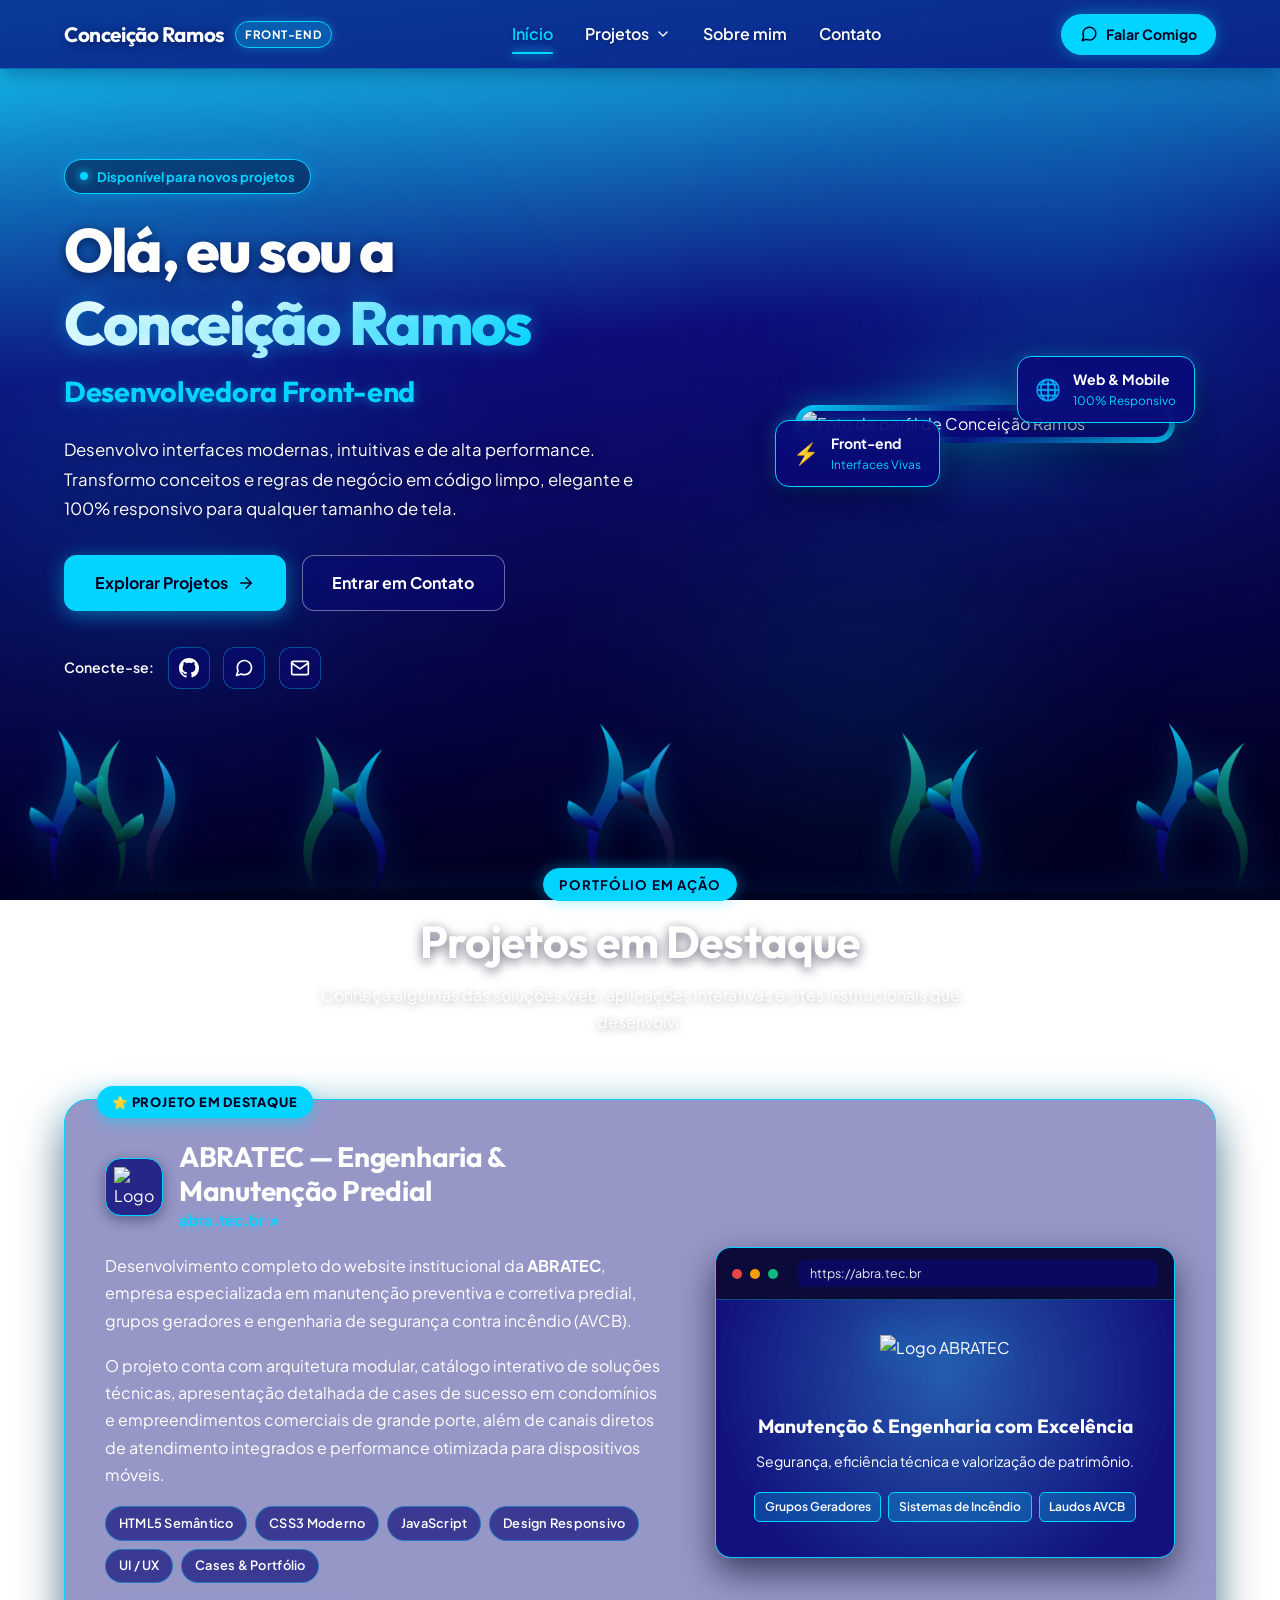
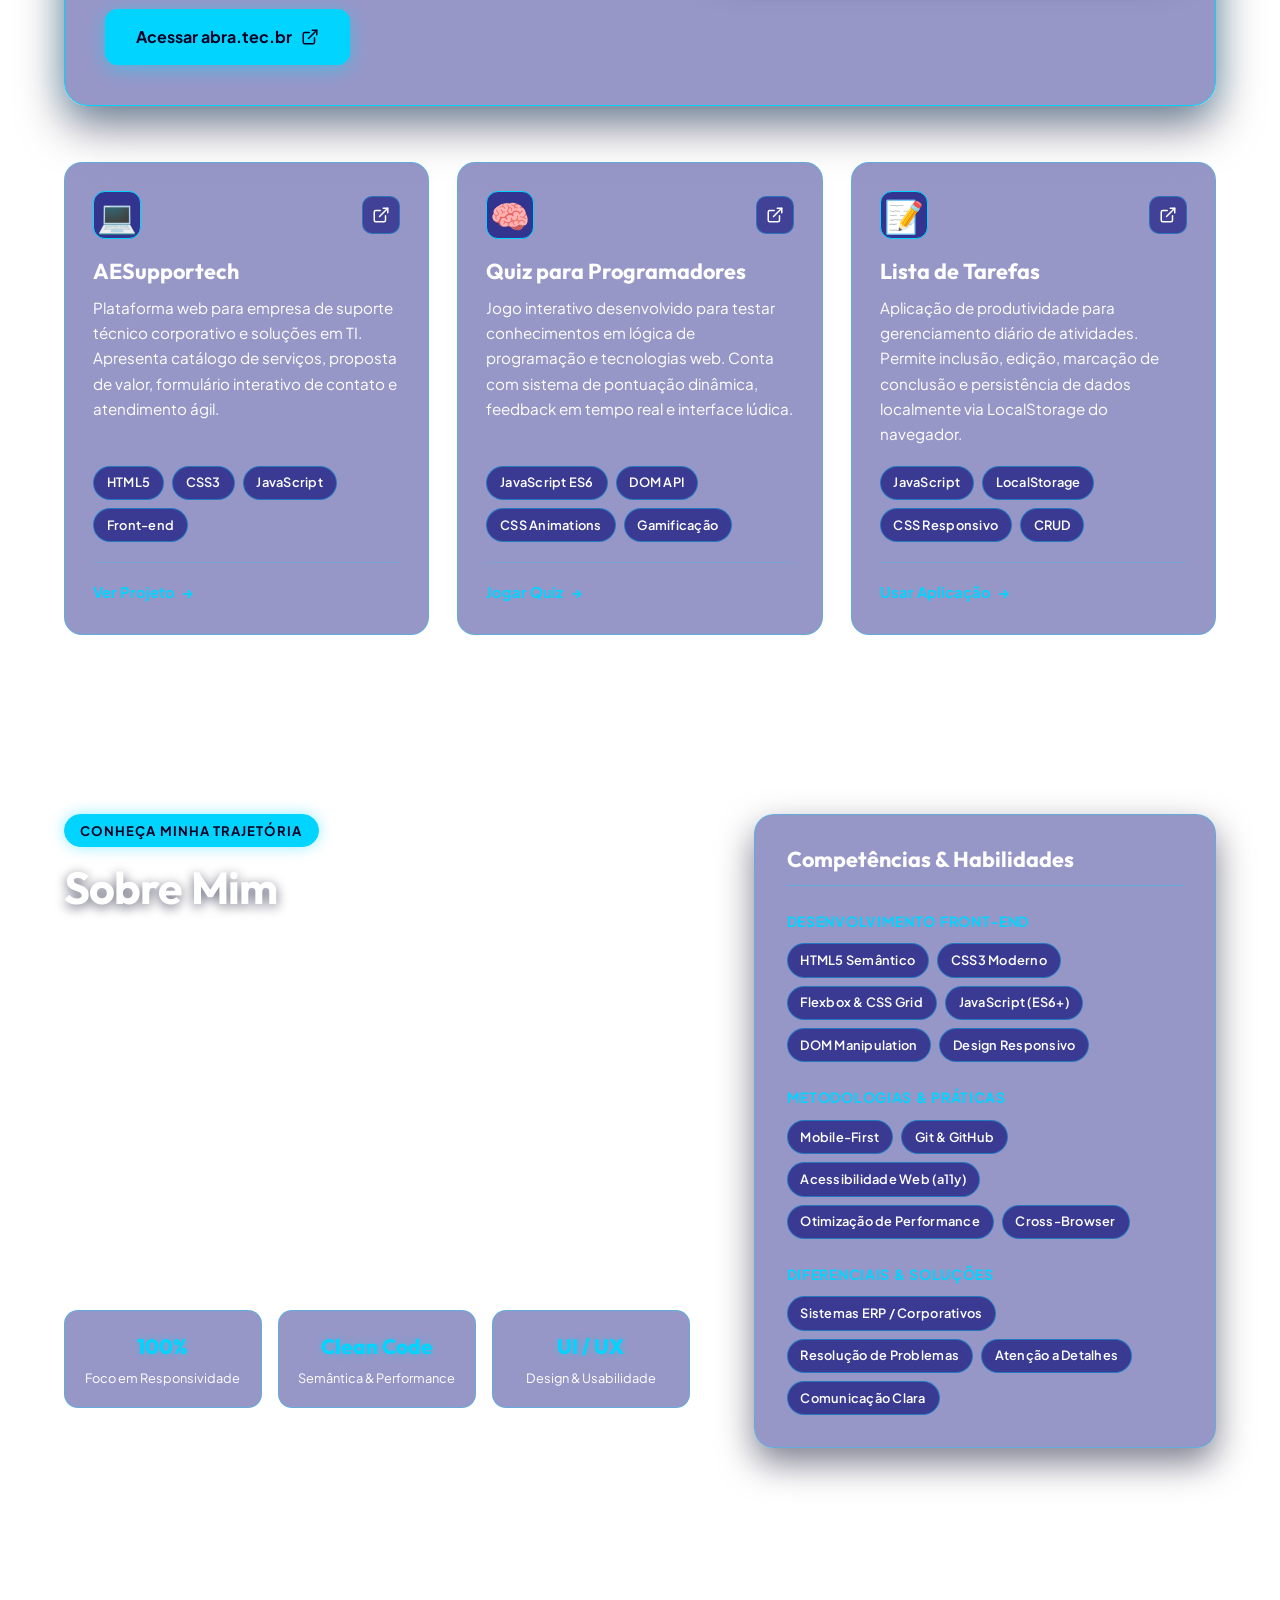
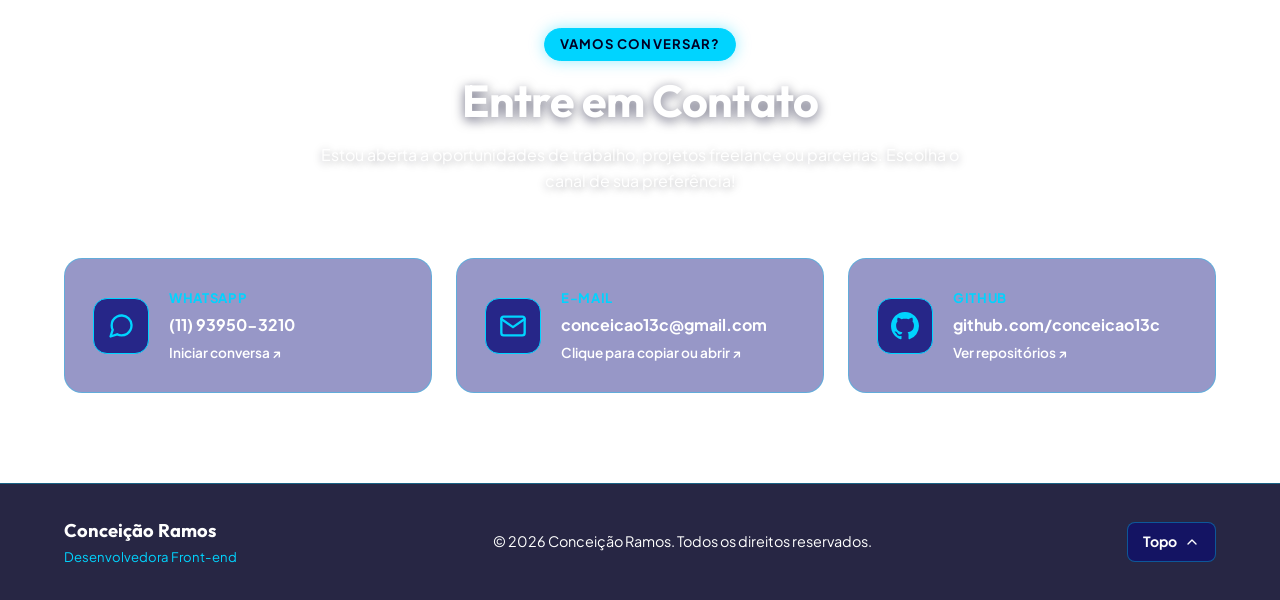
==== index.html @ 7eff349e "git Atualização" ====
<!DOCTYPE html>
<html lang="pt-BR">
<head>
    <meta charset="UTF-8">
    <meta name="viewport" content="width=device-width, initial-scale=1.0">
    <title>Conceição Ramos | Desenvolvedora Front-end</title>
    <meta name="description" content="Portfólio de Conceição Ramos, Desenvolvedora Front-end. Projetos web modernos, responsivos e acessíveis com HTML5, CSS3 e JavaScript.">
    
    <!-- Favicon -->
    <link rel="icon" href="img/favicon.ico" type="image/x-icon">

    <!-- Google Fonts: Outfit (Títulos) e Plus Jakarta Sans (Texto & UI) -->
    <link rel="preconnect" href="https://fonts.googleapis.com">
    <link rel="preconnect" href="https://fonts.gstatic.com" crossorigin>
    <link href="https://fonts.googleapis.com/css2?family=Outfit:wght@400;500;600;700;800&family=Plus+Jakarta+Sans:wght@300;400;500;600;700&display=swap" rel="stylesheet">

    <!-- Folha de Estilos Principal -->
    <link rel="stylesheet" href="styles.css">
</head>
<body>
    <!-- Fundo decorativo oceânico com iluminação suave -->
    <div class="ocean-ambient" aria-hidden="true">
        <div class="glow-orb orb-1"></div>
        <div class="glow-orb orb-2"></div>
        <div class="glow-orb orb-3"></div>
    </div>

    <!-- Camada de Algas Marinhas no Fundo do Mar -->
    <div class="seaweed-container" aria-hidden="true">
        <svg class="seaweed-svg" viewBox="0 0 1440 280" preserveAspectRatio="none" xmlns="http://www.w3.org/2000/svg">
            <defs>
                <linearGradient id="kelpGrad1" x1="0%" y1="100%" x2="0%" y2="0%">
                    <stop offset="0%" stop-color="#020024" stop-opacity="0.95" />
                    <stop offset="35%" stop-color="#090979" stop-opacity="0.85" />
                    <stop offset="75%" stop-color="#0084b4" stop-opacity="0.8" />
                    <stop offset="100%" stop-color="#00d4ff" stop-opacity="0.95" />
                </linearGradient>
                <linearGradient id="kelpGrad2" x1="0%" y1="100%" x2="0%" y2="0%">
                    <stop offset="0%" stop-color="#020024" stop-opacity="0.95" />
                    <stop offset="40%" stop-color="#064e3b" stop-opacity="0.75" />
                    <stop offset="75%" stop-color="#0d9488" stop-opacity="0.8" />
                    <stop offset="100%" stop-color="#2dd4bf" stop-opacity="0.9" />
                </linearGradient>
                <linearGradient id="kelpGrad3" x1="0%" y1="100%" x2="0%" y2="0%">
                    <stop offset="0%" stop-color="#020024" stop-opacity="0.95" />
                    <stop offset="45%" stop-color="#1e1b4b" stop-opacity="0.85" />
                    <stop offset="80%" stop-color="#0284c7" stop-opacity="0.85" />
                    <stop offset="100%" stop-color="#38bdf8" stop-opacity="0.95" />
                </linearGradient>
                <linearGradient id="seabedGrad" x1="0%" y1="0%" x2="0%" y2="100%">
                    <stop offset="0%" stop-color="transparent" />
                    <stop offset="100%" stop-color="#020024" stop-opacity="0.85" />
                </linearGradient>
            </defs>

            <!-- Base suave do leito marinho -->
            <path d="M0,280 Q360,250 720,265 T1440,255 L1440,280 L0,280 Z" fill="url(#seabedGrad)" />

            <!-- Algas Cluster 1 (Canto Esquerdo) -->
            <g class="alga-group sway-slow" style="transform-origin: 70px 280px;">
                <path d="M70,280 Q50,200 85,135 Q105,75 65,15 Q85,75 65,135 Q45,200 70,280 Z" fill="url(#kelpGrad1)" />
                <path d="M85,135 Q125,115 115,85 Q85,105 85,135 Z" fill="url(#kelpGrad1)" />
                <path d="M65,185 Q25,165 35,135 Q65,155 65,185 Z" fill="url(#kelpGrad1)" />
            </g>
            <g class="alga-group sway-fast" style="transform-origin: 125px 280px;">
                <path d="M125,280 Q150,205 115,145 Q95,85 135,30 Q110,90 130,145 Q155,205 125,280 Z" fill="url(#kelpGrad2)" />
                <path d="M115,145 Q75,125 85,95 Q115,115 115,145 Z" fill="url(#kelpGrad2)" />
                <path d="M130,195 Q170,175 160,145 Q130,165 130,195 Z" fill="url(#kelpGrad2)" />
            </g>
            <g class="alga-group sway-medium" style="transform-origin: 180px 280px;">
                <path d="M180,280 Q160,215 190,160 Q210,105 175,55 Q195,105 175,160 Q150,215 180,280 Z" fill="url(#kelpGrad3)" />
            </g>

            <!-- Algas Cluster 2 (Centro-Esquerda) -->
            <g class="alga-group sway-reverse" style="transform-origin: 360px 280px;">
                <path d="M360,280 Q335,205 375,145 Q395,85 355,25 Q375,85 355,145 Q325,205 360,280 Z" fill="url(#kelpGrad2)" />
                <path d="M375,145 Q415,125 405,95 Q370,115 375,145 Z" fill="url(#kelpGrad2)" />
            </g>
            <g class="alga-group sway-slow" style="transform-origin: 415px 280px;">
                <path d="M415,280 Q440,210 405,155 Q385,95 430,45 Q400,105 420,155 Q450,210 415,280 Z" fill="url(#kelpGrad1)" />
                <path d="M405,155 Q365,135 375,105 Q405,125 405,155 Z" fill="url(#kelpGrad1)" />
            </g>

            <!-- Algas Cluster 3 (Centro) -->
            <g class="alga-group sway-medium" style="transform-origin: 680px 280px;">
                <path d="M680,280 Q655,190 695,125 Q715,65 675,5 Q695,65 675,125 Q645,190 680,280 Z" fill="url(#kelpGrad1)" />
                <path d="M695,125 Q740,105 730,75 Q690,95 695,125 Z" fill="url(#kelpGrad1)" />
                <path d="M675,175 Q630,155 640,125 Q670,145 675,175 Z" fill="url(#kelpGrad1)" />
            </g>
            <g class="alga-group sway-fast" style="transform-origin: 740px 280px;">
                <path d="M740,280 Q765,205 730,145 Q710,85 755,35 Q725,95 745,145 Q775,205 740,280 Z" fill="url(#kelpGrad3)" />
                <path d="M730,145 Q690,125 700,95 Q730,115 730,145 Z" fill="url(#kelpGrad3)" />
            </g>

            <!-- Algas Cluster 4 (Centro-Direita) -->
            <g class="alga-group sway-reverse" style="transform-origin: 1020px 280px;">
                <path d="M1020,280 Q995,205 1035,140 Q1055,80 1015,20 Q1035,80 1015,140 Q985,205 1020,280 Z" fill="url(#kelpGrad2)" />
                <path d="M1035,140 Q1080,120 1070,90 Q1030,110 1035,140 Z" fill="url(#kelpGrad2)" />
            </g>
            <g class="alga-group sway-slow" style="transform-origin: 1085px 280px;">
                <path d="M1085,280 Q1110,210 1075,155 Q1055,95 1100,45 Q1070,105 1090,155 Q1120,210 1085,280 Z" fill="url(#kelpGrad1)" />
                <path d="M1075,155 Q1035,135 1045,105 Q1075,125 1075,155 Z" fill="url(#kelpGrad1)" />
            </g>

            <!-- Algas Cluster 5 (Canto Direito) -->
            <g class="alga-group sway-medium" style="transform-origin: 1320px 280px;">
                <path d="M1320,280 Q1295,190 1335,125 Q1355,65 1315,5 Q1335,65 1315,125 Q1285,190 1320,280 Z" fill="url(#kelpGrad1)" />
                <path d="M1335,125 Q1380,105 1370,75 Q1330,95 1335,125 Z" fill="url(#kelpGrad1)" />
                <path d="M1315,175 Q1270,155 1280,125 Q1310,145 1315,175 Z" fill="url(#kelpGrad1)" />
            </g>
            <g class="alga-group sway-fast" style="transform-origin: 1385px 280px;">
                <path d="M1385,280 Q1410,205 1375,145 Q1355,85 1400,35 Q1370,95 1390,145 Q1420,205 1385,280 Z" fill="url(#kelpGrad2)" />
                <path d="M1375,145 Q1335,125 1345,95 Q1375,115 1375,145 Z" fill="url(#kelpGrad2)" />
            </g>
        </svg>

        <!-- Bolhas Submarinas Subindo do Fundo do Mar -->
        <div class="sea-bubbles">
            <span class="bubble b1"></span>
            <span class="bubble b2"></span>
            <span class="bubble b3"></span>
            <span class="bubble b4"></span>
            <span class="bubble b5"></span>
            <span class="bubble b6"></span>
        </div>
    </div>

    <!-- Container dos peixinhos animados dinamicamente -->
    <div id="fish-container" aria-hidden="true"></div>

    <!-- HEADER: Barra de navegação moderna e responsiva -->
    <header class="site-header">
        <div class="header-container">
            <a href="#home" class="brand-logo" aria-label="Voltar ao início">
                <span class="brand-name">Conceição Ramos</span>
                <span class="brand-badge">Front-end</span>
            </a>

            <!-- Navegação Desktop -->
            <nav class="desktop-nav" aria-label="Navegação principal">
                <a href="#home" class="nav-link active">Início</a>
                
                <!-- Dropdown de Projetos -->
                <div class="dropdown">
                    <a href="#projetos" class="nav-link dropbtn">
                        Projetos
                        <svg class="dropdown-chevron" viewBox="0 0 24 24" width="16" height="16" stroke="currentColor" fill="none" stroke-width="2" stroke-linecap="round" stroke-linejoin="round">
                            <polyline points="6 9 12 15 18 9"></polyline>
                        </svg>
                    </a>
                    <div class="dropdown-content">
                        <a href="https://abra.tec.br" target="_blank" rel="noopener noreferrer" class="dropdown-item featured-item">
                            <div class="item-title">
                                <span>ABRATEC</span>
                                <span class="tag-pill">Destaque</span>
                            </div>
                            <span class="item-sub">abra.tec.br</span>
                        </a>
                        <a href="https://conceicao13c.github.io/AESupportech/" target="_blank" rel="noopener noreferrer" class="dropdown-item">
                            <div class="item-title">AESupportech</div>
                            <span class="item-sub">Suporte & Soluções TI</span>
                        </a>
                        <a href="https://conceicao13c.github.io/QuizParaProgramadores/" target="_blank" rel="noopener noreferrer" class="dropdown-item">
                            <div class="item-title">Quiz para Programadores</div>
                            <span class="item-sub">Game interativo</span>
                        </a>
                        <a href="https://conceicao13c.github.io/ListaDeTarefas/" target="_blank" rel="noopener noreferrer" class="dropdown-item">
                            <div class="item-title">Lista de Tarefas</div>
                            <span class="item-sub">App To-Do com Storage</span>
                        </a>
                        <div class="dropdown-divider"></div>
                        <a href="#projetos" class="dropdown-item all-projects">
                            <span>Ver todos os projetos</span>
                            <span class="arrow-right">→</span>
                        </a>
                    </div>
                </div>

                <a href="#sobre" class="nav-link">Sobre mim</a>
                <a href="#contato" class="nav-link">Contato</a>
            </nav>

            <!-- Botão CTA rápido no header -->
            <div class="header-actions">
                <a href="https://wa.me/551195384772" target="_blank" rel="noopener noreferrer" class="btn-header">
                    <svg viewBox="0 0 24 24" width="18" height="18" fill="none" stroke="currentColor" stroke-width="2" stroke-linecap="round" stroke-linejoin="round">
                        <path d="M21 11.5a8.38 8.38 0 0 1-.9 3.8 8.5 8.5 0 0 1-7.6 4.7 8.38 8.38 0 0 1-3.8-.9L3 21l1.9-5.7a8.38 8.38 0 0 1-.9-3.8 8.5 8.5 0 0 1 4.7-7.6 8.38 8.38 0 0 1 3.8-.9h.5a8.48 8.48 0 0 1 8 8v.5z"></path>
                    </svg>
                    <span>Falar Comigo</span>
                </a>

                <!-- Botão Hamburger para Mobile -->
                <button class="hamburger-btn" id="hamburger-btn" aria-label="Abrir menu de navegação" aria-expanded="false">
                    <span class="hamburger-line"></span>
                    <span class="hamburger-line"></span>
                    <span class="hamburger-line"></span>
                </button>
            </div>
        </div>

        <!-- Menu Mobile Drawer -->
        <div class="mobile-menu" id="mobile-menu" aria-hidden="true">
            <nav class="mobile-nav">
                <a href="#home" class="mobile-link">Início</a>
                <a href="#projetos" class="mobile-link">Projetos</a>
                <div class="mobile-sublinks">
                    <a href="https://abra.tec.br" target="_blank" rel="noopener noreferrer" class="mobile-sublink featured">
                        ⭐ ABRATEC (abra.tec.br)
                    </a>
                    <a href="https://conceicao13c.github.io/AESupportech/" target="_blank" rel="noopener noreferrer" class="mobile-sublink">
                        AESupportech
                    </a>
                    <a href="https://conceicao13c.github.io/QuizParaProgramadores/" target="_blank" rel="noopener noreferrer" class="mobile-sublink">
                        Quiz para Programadores
                    </a>
                    <a href="https://conceicao13c.github.io/ListaDeTarefas/" target="_blank" rel="noopener noreferrer" class="mobile-sublink">
                        Lista de Tarefas
                    </a>
                </div>
                <a href="#sobre" class="mobile-link">Sobre mim</a>
                <a href="#contato" class="mobile-link">Contato</a>
                
                <a href="https://wa.me/5511975384772" target="_blank" rel="noopener noreferrer" class="btn-primary mobile-cta">
                    Conversar no WhatsApp
                </a>
            </nav>
        </div>
    </header>

    <!-- CONTEÚDO PRINCIPAL -->
    <main>
        <!-- SEÇÃO HERO / APRESENTAÇÃO -->
        <section id="home" class="hero-section">
            <div class="container hero-container">
                <div class="hero-text-col">
                    <div class="status-pill">
                        <span class="status-dot"></span>
                        <span>Disponível para novos projetos</span>
                    </div>

                    <h1 class="hero-title">
                        Olá, eu sou a <br>
                        <span class="gradient-text">Conceição Ramos</span>
                    </h1>

                    <p class="hero-role">Desenvolvedora Front-end</p>

                    <p class="hero-description">
                        Desenvolvo interfaces modernas, intuitivas e de alta performance. 
                        Transformo conceitos e regras de negócio em código limpo, elegante e 100% responsivo para qualquer tamanho de tela.
                    </p>

                    <div class="hero-actions">
                        <a href="#projetos" class="btn-primary">
                            <span>Explorar Projetos</span>
                            <svg viewBox="0 0 24 24" width="18" height="18" fill="none" stroke="currentColor" stroke-width="2" stroke-linecap="round" stroke-linejoin="round">
                                <line x1="5" y1="12" x2="19" y2="12"></line>
                                <polyline points="12 5 19 12 12 19"></polyline>
                            </svg>
                        </a>
                        <a href="#contato" class="btn-secondary">
                            <span>Entrar em Contato</span>
                        </a>
                    </div>

                    <!-- Redes Rápidas -->
                    <div class="hero-socials">
                        <span class="socials-label">Conecte-se:</span>
                        <a href="https://github.com/conceicao13c" target="_blank" rel="noopener noreferrer" class="social-icon" aria-label="Perfil no GitHub">
                            <svg viewBox="0 0 24 24" width="20" height="20" fill="currentColor">
                                <path d="M12 0C5.37 0 0 5.37 0 12c0 5.31 3.435 9.795 8.205 11.385.6.105.825-.255.825-.57 0-.285-.015-1.23-.015-2.235-3.015.555-3.795-.735-4.035-1.41-.135-.345-.72-1.41-1.23-1.695-.42-.225-1.02-.78-.015-.795.945-.015 1.62.87 1.845 1.23 1.08 1.815 2.805 1.305 3.495.99.105-.78.42-1.305.765-1.605-2.67-.3-5.46-1.335-5.46-5.925 0-1.305.465-2.385 1.23-3.225-.12-.3-.54-1.53.12-3.18 0 0 1.005-.315 3.3 1.23.96-.27 1.98-.405 3-.405s2.04.135 3 .405c2.295-1.56 3.3-1.23 3.3-1.23.66 1.65.24 2.88.12 3.18.765.84 1.23 1.905 1.23 3.225 0 4.605-2.805 5.625-5.475 5.925.435.375.81 1.095.81 2.22 0 1.605-.015 2.895-.015 3.3 0 .315.225.69.825.57A12.02 12.02 0 0 0 24 12c0-6.63-5.37-12-12-12z"/>
                            </svg>
                        </a>
                        <a href="https://wa.me/5511939503210" target="_blank" rel="noopener noreferrer" class="social-icon" aria-label="Conversar no WhatsApp">
                            <svg viewBox="0 0 24 24" width="20" height="20" fill="none" stroke="currentColor" stroke-width="2" stroke-linecap="round" stroke-linejoin="round">
                                <path d="M21 11.5a8.38 8.38 0 0 1-.9 3.8 8.5 8.5 0 0 1-7.6 4.7 8.38 8.38 0 0 1-3.8-.9L3 21l1.9-5.7a8.38 8.38 0 0 1-.9-3.8 8.5 8.5 0 0 1 4.7-7.6 8.38 8.38 0 0 1 3.8-.9h.5a8.48 8.48 0 0 1 8 8v.5z"></path>
                            </svg>
                        </a>
                        <a href="mailto:conceicao13c@gmail.com" class="social-icon" aria-label="Enviar e-mail">
                            <svg viewBox="0 0 24 24" width="20" height="20" fill="none" stroke="currentColor" stroke-width="2" stroke-linecap="round" stroke-linejoin="round">
                                <path d="M4 4h16c1.1 0 2 .9 2 2v12c0 1.1-.9 2-2 2H4c-1.1 0-2-.9-2-2V6c0-1.1.9-2 2-2z"></path>
                                <polyline points="22,6 12,13 2,6"></polyline>
                            </svg>
                        </a>
                    </div>
                </div>

                <!-- Coluna de Imagem com Design Moderno -->
                <div class="hero-image-col">
                    <div class="profile-card-wrapper">
                        <div class="profile-glow"></div>
                        <figure class="profile-figure">
                            <picture>
                                <source media="(max-width: 600px)" srcset="img/portifolio3.png">
                                <source media="(max-width: 1024px)" srcset="img/portifolio2.png">
                                <img src="img/portifolio1.png" alt="Foto de perfil de Conceição Ramos" class="profile-img">
                            </picture>
                        </figure>

                        <!-- Badges Flutuantes -->
                        <div class="floating-badge badge-top">
                            <span class="badge-icon">⚡</span>
                            <div>
                                <span class="badge-title">Front-end</span>
                                <span class="badge-sub">Interfaces Vivas</span>
                            </div>
                        </div>

                        <div class="floating-badge badge-bottom">
                            <span class="badge-icon">🌐</span>
                            <div>
                                <span class="badge-title">Web & Mobile</span>
                                <span class="badge-sub">100% Responsivo</span>
                            </div>
                        </div>
                    </div>
                </div>
            </div>
        </section>

        <!-- SEÇÃO PROJETOS -->
        <section id="projetos" class="projects-section">
            <div class="container">
                <div class="section-header">
                    <span class="section-tag">Portfólio em Ação</span>
                    <h2 class="section-title">Projetos em Destaque</h2>
                    <p class="section-description">
                        Conheça algumas das soluções web, aplicações interativas e sites institucionais que desenvolvi.
                    </p>
                </div>

                <!-- CARD DE DESTAQUE: ABRATEC -->
                <article class="featured-project-card">
                    <div class="project-spotlight-tag">⭐ Projeto em Destaque</div>
                    <div class="featured-grid">
                        <div class="featured-info">
                            <div class="featured-brand">
                                <div class="brand-badge-circle">
                                    <img src="img/abratec.png" alt="Logo ABRATEC" class="abratec-logo">
                                </div>
                                <div>
                                    <h3 class="featured-title">ABRATEC — Engenharia & Manutenção Predial</h3>
                                    <a href="https://abra.tec.br" target="_blank" rel="noopener noreferrer" class="project-domain-link">
                                        abra.tec.br ↗
                                    </a>
                                </div>
                            </div>

                            <p class="featured-text">
                                Desenvolvimento completo do website institucional da <strong>ABRATEC</strong>, empresa especializada em manutenção preventiva e corretiva predial, grupos geradores e engenharia de segurança contra incêndio (AVCB).
                            </p>
                            
                            <p class="featured-text">
                                O projeto conta com arquitetura modular, catálogo interativo de soluções técnicas, apresentação detalhada de cases de sucesso em condomínios e empreendimentos comerciais de grande porte, além de canais diretos de atendimento integrados e performance otimizada para dispositivos móveis.
                            </p>

                            <div class="tech-tags">
                                <span class="tag">HTML5 Semântico</span>
                                <span class="tag">CSS3 Moderno</span>
                                <span class="tag">JavaScript</span>
                                <span class="tag">Design Responsivo</span>
                                <span class="tag">UI / UX</span>
                                <span class="tag">Cases & Portfólio</span>
                            </div>

                            <div class="featured-actions">
                                <a href="https://abra.tec.br" target="_blank" rel="noopener noreferrer" class="btn-primary">
                                    <span>Acessar abra.tec.br</span>
                                    <svg viewBox="0 0 24 24" width="18" height="18" fill="none" stroke="currentColor" stroke-width="2" stroke-linecap="round" stroke-linejoin="round">
                                        <path d="M18 13v6a2 2 0 0 1-2 2H5a2 2 0 0 1-2-2V8a2 2 0 0 1 2-2h6"></path>
                                        <polyline points="15 3 21 3 21 9"></polyline>
                                        <line x1="10" y1="14" x2="21" y2="3"></line>
                                    </svg>
                                </a>
                            </div>
                        </div>

                        <div class="featured-preview">
                            <div class="browser-frame">
                                <div class="browser-header">
                                    <span class="browser-dot red"></span>
                                    <span class="browser-dot yellow"></span>
                                    <span class="browser-dot green"></span>
                                    <span class="browser-address">https://abra.tec.br</span>
                                </div>
                                <div class="browser-content">
                                    <div class="abratec-visual-mockup">
                                        <img src="img/abratec.png" alt="Logo ABRATEC" class="mockup-logo">
                                        <h4>Manutenção & Engenharia com Excelência</h4>
                                        <p>Segurança, eficiência técnica e valorização de patrimônio.</p>
                                        <div class="mockup-badges">
                                            <span>Grupos Geradores</span>
                                            <span>Sistemas de Incêndio</span>
                                            <span>Laudos AVCB</span>
                                        </div>
                                    </div>
                                </div>
                            </div>
                        </div>
                    </div>
                </article>

                <!-- GRID COM DEMAIS PROJETOS -->
                <div class="projects-grid">
                    <!-- PROJETO 1: AESupportech -->
                    <article class="project-card">
                        <div class="card-top">
                            <div class="card-icon">💻</div>
                            <div class="card-links">
                                <a href="https://conceicao13c.github.io/AESupportech/" target="_blank" rel="noopener noreferrer" aria-label="Abrir projeto AESupportech" class="link-btn">
                                    <svg viewBox="0 0 24 24" width="18" height="18" fill="none" stroke="currentColor" stroke-width="2" stroke-linecap="round" stroke-linejoin="round">
                                        <path d="M18 13v6a2 2 0 0 1-2 2H5a2 2 0 0 1-2-2V8a2 2 0 0 1 2-2h6"></path>
                                        <polyline points="15 3 21 3 21 9"></polyline>
                                        <line x1="10" y1="14" x2="21" y2="3"></line>
                                    </svg>
                                </a>
                            </div>
                        </div>
                        <h3 class="card-title">AESupportech</h3>
                        <p class="card-desc">
                            Plataforma web para empresa de suporte técnico corporativo e soluções em TI. Apresenta catálogo de serviços, proposta de valor, formulário interativo de contato e atendimento ágil.
                        </p>
                        <div class="tech-tags">
                            <span class="tag">HTML5</span>
                            <span class="tag">CSS3</span>
                            <span class="tag">JavaScript</span>
                            <span class="tag">Front-end</span>
                        </div>
                        <div class="card-footer">
                            <a href="https://conceicao13c.github.io/AESupportech/" target="_blank" rel="noopener noreferrer" class="card-link">
                                Ver Projeto <span>→</span>
                            </a>
                        </div>
                    </article>

                    <!-- PROJETO 2: Quiz para Programadores -->
                    <article class="project-card">
                        <div class="card-top">
                            <div class="card-icon">🧠</div>
                            <div class="card-links">
                                <a href="https://conceicao13c.github.io/QuizParaProgramadores/" target="_blank" rel="noopener noreferrer" aria-label="Abrir Quiz para Programadores" class="link-btn">
                                    <svg viewBox="0 0 24 24" width="18" height="18" fill="none" stroke="currentColor" stroke-width="2" stroke-linecap="round" stroke-linejoin="round">
                                        <path d="M18 13v6a2 2 0 0 1-2 2H5a2 2 0 0 1-2-2V8a2 2 0 0 1 2-2h6"></path>
                                        <polyline points="15 3 21 3 21 9"></polyline>
                                        <line x1="10" y1="14" x2="21" y2="3"></line>
                                    </svg>
                                </a>
                            </div>
                        </div>
                        <h3 class="card-title">Quiz para Programadores</h3>
                        <p class="card-desc">
                            Jogo interativo desenvolvido para testar conhecimentos em lógica de programação e tecnologias web. Conta com sistema de pontuação dinâmica, feedback em tempo real e interface lúdica.
                        </p>
                        <div class="tech-tags">
                            <span class="tag">JavaScript ES6</span>
                            <span class="tag">DOM API</span>
                            <span class="tag">CSS Animations</span>
                            <span class="tag">Gamificação</span>
                        </div>
                        <div class="card-footer">
                            <a href="https://conceicao13c.github.io/QuizParaProgramadores/" target="_blank" rel="noopener noreferrer" class="card-link">
                                Jogar Quiz <span>→</span>
                            </a>
                        </div>
                    </article>

                    <!-- PROJETO 3: Lista de Tarefas -->
                    <article class="project-card">
                        <div class="card-top">
                            <div class="card-icon">📝</div>
                            <div class="card-links">
                                <a href="https://conceicao13c.github.io/ListaDeTarefas/" target="_blank" rel="noopener noreferrer" aria-label="Abrir Lista de Tarefas" class="link-btn">
                                    <svg viewBox="0 0 24 24" width="18" height="18" fill="none" stroke="currentColor" stroke-width="2" stroke-linecap="round" stroke-linejoin="round">
                                        <path d="M18 13v6a2 2 0 0 1-2 2H5a2 2 0 0 1-2-2V8a2 2 0 0 1 2-2h6"></path>
                                        <polyline points="15 3 21 3 21 9"></polyline>
                                        <line x1="10" y1="14" x2="21" y2="3"></line>
                                    </svg>
                                </a>
                            </div>
                        </div>
                        <h3 class="card-title">Lista de Tarefas</h3>
                        <p class="card-desc">
                            Aplicação de produtividade para gerenciamento diário de atividades. Permite inclusão, edição, marcação de conclusão e persistência de dados localmente via LocalStorage do navegador.
                        </p>
                        <div class="tech-tags">
                            <span class="tag">JavaScript</span>
                            <span class="tag">LocalStorage</span>
                            <span class="tag">CSS Responsivo</span>
                            <span class="tag">CRUD</span>
                        </div>
                        <div class="card-footer">
                            <a href="https://conceicao13c.github.io/ListaDeTarefas/" target="_blank" rel="noopener noreferrer" class="card-link">
                                Usar Aplicação <span>→</span>
                            </a>
                        </div>
                    </article>
                </div>
            </div>
        </section>

        <!-- SEÇÃO SOBRE MIM -->
        <section id="sobre" class="about-section">
            <div class="container">
                <div class="about-grid">
                    <div class="about-text-content">
                        <span class="section-tag">Conheça minha trajetória</span>
                        <h2 class="section-title">Sobre Mim</h2>
                        <p class="about-lead">
                            Olá! Me chamo <strong>Conceição Ramos</strong>. Sou desenvolvedora front-end focada em construir experiências digitais eficientes, acessíveis e visivelmente marcantes.
                        </p>
                        <p class="about-body">
                            Minha paixão pela tecnologia une resolução analítica de problemas, design funcional e código de qualidade. Atuo no desenvolvimento de websites institucionais, sistemas de gestão e aplicações web interativas, garantindo que cada linha de código resulte em agilidade, fidelidade visual e facilidade de navegação para o usuário final.
                        </p>
                        <p class="about-body">
                            Tenho constante entusiasmo por aprender novas abordagens, aprimorar a arquitetura de projetos e entregar soluções que gerem valor real para clientes e negócios.
                        </p>

                        <!-- Destaques em números -->
                        <div class="stats-row">
                            <div class="stat-card">
                                <span class="stat-number">100%</span>
                                <span class="stat-label">Foco em Responsividade</span>
                            </div>
                            <div class="stat-card">
                                <span class="stat-number">Clean Code</span>
                                <span class="stat-label">Semântica & Performance</span>
                            </div>
                            <div class="stat-card">
                                <span class="stat-number">UI / UX</span>
                                <span class="stat-label">Design & Usabilidade</span>
                            </div>
                        </div>
                    </div>

                    <!-- Card de Habilidades Técnicas -->
                    <div class="skills-card">
                        <h3 class="skills-title">Competências & Habilidades</h3>

                        <div class="skills-group">
                            <span class="skills-group-name">Desenvolvimento Front-end</span>
                            <div class="tech-tags">
                                <span class="tag">HTML5 Semântico</span>
                                <span class="tag">CSS3 Moderno</span>
                                <span class="tag">Flexbox & CSS Grid</span>
                                <span class="tag">JavaScript (ES6+)</span>
                                <span class="tag">DOM Manipulation</span>
                                <span class="tag">Design Responsivo</span>
                            </div>
                        </div>

                        <div class="skills-group">
                            <span class="skills-group-name">Metodologias & Práticas</span>
                            <div class="tech-tags">
                                <span class="tag">Mobile-First</span>
                                <span class="tag">Git & GitHub</span>
                                <span class="tag">Acessibilidade Web (a11y)</span>
                                <span class="tag">Otimização de Performance</span>
                                <span class="tag">Cross-Browser</span>
                            </div>
                        </div>

                        <div class="skills-group">
                            <span class="skills-group-name">Diferenciais & Soluções</span>
                            <div class="tech-tags">
                                <span class="tag">Sistemas ERP / Corporativos</span>
                                <span class="tag">Resolução de Problemas</span>
                                <span class="tag">Atenção a Detalhes</span>
                                <span class="tag">Comunicação Clara</span>
                            </div>
                        </div>
                    </div>
                </div>
            </div>
        </section>

        <!-- SEÇÃO CONTATO -->
        <section id="contato" class="contact-section">
            <div class="container">
                <div class="section-header">
                    <span class="section-tag">Vamos conversar?</span>
                    <h2 class="section-title">Entre em Contato</h2>
                    <p class="section-description">
                        Estou aberta a oportunidades de trabalho, projetos freelance ou parcerias. Escolha o canal de sua preferência!
                    </p>
                </div>

                <div class="contact-cards-grid">
                    <!-- WhatsApp Card -->
                    <a href="https://wa.me/5511939503210" target="_blank" rel="noopener noreferrer" class="contact-card whatsapp">
                        <div class="contact-icon">
                            <svg viewBox="0 0 24 24" width="28" height="28" fill="none" stroke="currentColor" stroke-width="2" stroke-linecap="round" stroke-linejoin="round">
                                <path d="M21 11.5a8.38 8.38 0 0 1-.9 3.8 8.5 8.5 0 0 1-7.6 4.7 8.38 8.38 0 0 1-3.8-.9L3 21l1.9-5.7a8.38 8.38 0 0 1-.9-3.8 8.5 8.5 0 0 1 4.7-7.6 8.38 8.38 0 0 1 3.8-.9h.5a8.48 8.48 0 0 1 8 8v.5z"></path>
                            </svg>
                        </div>
                        <div class="contact-info">
                            <span class="contact-title">WhatsApp</span>
                            <span class="contact-value">(11) 93950-3210</span>
                            <span class="contact-action">Iniciar conversa ↗</span>
                        </div>
                    </a>

                    <!-- E-mail Card -->
                    <div class="contact-card email" id="copy-email-card" role="button" tabindex="0" title="Clique para copiar o e-mail">
                        <div class="contact-icon">
                            <svg viewBox="0 0 24 24" width="28" height="28" fill="none" stroke="currentColor" stroke-width="2" stroke-linecap="round" stroke-linejoin="round">
                                <path d="M4 4h16c1.1 0 2 .9 2 2v12c0 1.1-.9 2-2 2H4c-1.1 0-2-.9-2-2V6c0-1.1.9-2 2-2z"></path>
                                <polyline points="22,6 12,13 2,6"></polyline>
                            </svg>
                        </div>
                        <div class="contact-info">
                            <span class="contact-title">E-mail</span>
                            <span class="contact-value">conceicao13c@gmail.com</span>
                            <span class="contact-action" id="copy-status-text">Clique para copiar ou abrir ↗</span>
                        </div>
                    </div>

                    <!-- GitHub Card -->
                    <a href="https://github.com/conceicao13c" target="_blank" rel="noopener noreferrer" class="contact-card github">
                        <div class="contact-icon">
                            <svg viewBox="0 0 24 24" width="28" height="28" fill="currentColor">
                                <path d="M12 0C5.37 0 0 5.37 0 12c0 5.31 3.435 9.795 8.205 11.385.6.105.825-.255.825-.57 0-.285-.015-1.23-.015-2.235-3.015.555-3.795-.735-4.035-1.41-.135-.345-.72-1.41-1.23-1.695-.42-.225-1.02-.78-.015-.795.945-.015 1.62.87 1.845 1.23 1.08 1.815 2.805 1.305 3.495.99.105-.78.42-1.305.765-1.605-2.67-.3-5.46-1.335-5.46-5.925 0-1.305.465-2.385 1.23-3.225-.12-.3-.54-1.53.12-3.18 0 0 1.005-.315 3.3 1.23.96-.27 1.98-.405 3-.405s2.04.135 3 .405c2.295-1.56 3.3-1.23 3.3-1.23.66 1.65.24 2.88.12 3.18.765.84 1.23 1.905 1.23 3.225 0 4.605-2.805 5.625-5.475 5.925.435.375.81 1.095.81 2.22 0 1.605-.015 2.895-.015 3.3 0 .315.225.69.825.57A12.02 12.02 0 0 0 24 12c0-6.63-5.37-12-12-12z"/>
                            </svg>
                        </div>
                        <div class="contact-info">
                            <span class="contact-title">GitHub</span>
                            <span class="contact-value">github.com/conceicao13c</span>
                            <span class="contact-action">Ver repositórios ↗</span>
                        </div>
                    </a>
                </div>
            </div>
        </section>
    </main>

    <!-- RODAPÉ MODERNO -->
    <footer class="site-footer">
        <div class="container footer-container">
            <div class="footer-left">
                <span class="footer-name">Conceição Ramos</span>
                <span class="footer-tagline">Desenvolvedora Front-end</span>
            </div>

            <div class="footer-center">
                <p>© 2026 Conceição Ramos. Todos os direitos reservados.</p>
            </div>

            <div class="footer-right">
                <a href="#home" class="back-to-top" aria-label="Voltar ao topo da página">
                    <span>Topo</span>
                    <svg viewBox="0 0 24 24" width="16" height="16" fill="none" stroke="currentColor" stroke-width="2" stroke-linecap="round" stroke-linejoin="round">
                        <polyline points="18 15 12 9 6 15"></polyline>
                    </svg>
                </a>
            </div>
        </div>
    </footer>

    <!-- Toast de Notificação -->
    <div id="toast" class="toast" role="alert" aria-live="polite">E-mail copiado com sucesso!</div>

    <!-- Script de controle das animações, peixinhos e interações -->
    <script src="script.js"></script>
</body>
</html>
---- styles.css ----
/* ==========================================================================
   PORTFÓLIO CONCEIÇÃO RAMOS - STYLES.CSS
   Cores Oficiais Originais:
     - #00d4ff (Ciano Elétrico Luminoso)
     - #090979 (Azul Cobalto Real Vibrante)
     - #020024 (Azul Profundo da Base)
   Tipografia: Outfit (Títulos) & Plus Jakarta Sans (Texto & UI)
   Layout: 100% Responsivo, Mobile-First / Flexbox & CSS Grid
   ========================================================================== */

/* --------------------------------------------------------------------------
   VARIÁVEIS CSS (PALETA ORIGINAL VIBRANTE)
   -------------------------------------------------------------------------- */
:root {
  /* Cores Originais do Portfólio */
  --blue-cyan: #00d4ff;            /* rgba(0, 212, 255, 1) */
  --blue-cobalt: #090979;          /* rgba(9, 9, 121, 1) */
  --blue-indigo: #020024;          /* rgba(2, 0, 36, 1) */
  --blue-sky: #38bdf8;
  --blue-electric: #00b4d8;

  /* Superfícies & Glassmorphism com os tons originais */
  --bg-card: rgba(9, 9, 121, 0.42);
  --bg-card-hover: rgba(9, 9, 121, 0.68);
  --bg-header: rgba(9, 9, 121, 0.75);
  --bg-dropdown: rgba(5, 5, 80, 0.95);

  /* Bordas e Brilhos */
  --border-cyan: rgba(0, 212, 255, 0.35);
  --border-cyan-hover: #00d4ff;
  --glow-cyan: 0 0 25px rgba(0, 212, 255, 0.35);
  --glow-cyan-strong: 0 0 35px rgba(0, 212, 255, 0.6);

  /* Texto */
  --text-white: #ffffff;
  --text-soft: #e2e8f0;
  --text-muted: #cbd5e1;
  --text-dim: #94a3b8;

  /* Fontes Modernas */
  --font-display: 'Outfit', -apple-system, BlinkMacSystemFont, sans-serif;
  --font-body: 'Plus Jakarta Sans', -apple-system, BlinkMacSystemFont, 'Segoe UI', Roboto, sans-serif;

  /* Transições */
  --transition-fast: 0.2s cubic-bezier(0.16, 1, 0.3, 1);
  --transition-normal: 0.3s cubic-bezier(0.16, 1, 0.3, 1);

  /* Container */
  --container-max: 1200px;
}

/* --------------------------------------------------------------------------
   RESET & CORPO (GRADIENTE ORIGINAL)
   -------------------------------------------------------------------------- */
*, *::before, *::after {
  margin: 0;
  padding: 0;
  box-sizing: border-box;
}

html {
  scroll-behavior: smooth;
  font-size: 16px;
  -webkit-text-size-adjust: 100%;
}

body {
  /* Gradiente Original Mantido e Estendido: Cyan Luminoso ao Cobalto e Meia-Noite */
  background: linear-gradient(175deg, rgba(0, 212, 255, 0.92) 0%, rgba(9, 9, 121, 0.98) 38%, rgba(2, 0, 36, 1) 90%);
  background-attachment: fixed;
  color: var(--text-white);
  font-family: var(--font-body);
  font-weight: 400;
  line-height: 1.65;
  min-height: 100vh;
  position: relative;
  overflow-x: hidden;
  display: flex;
  flex-direction: column;
}

/* Ambient Orbs Suaves (Realçam o Ciano e o Azul Real) */
.ocean-ambient {
  position: fixed;
  inset: 0;
  pointer-events: none;
  z-index: 0;
  overflow: hidden;
}

.glow-orb {
  position: absolute;
  border-radius: 50%;
  filter: blur(90px);
  opacity: 0.5;
  animation: floatOrb 18s ease-in-out infinite alternate;
}

.orb-1 {
  width: 500px;
  height: 500px;
  top: 5%;
  right: -50px;
  background: radial-gradient(circle, rgba(0, 212, 255, 0.45) 0%, rgba(9, 9, 121, 0.2) 70%, transparent 100%);
}

.orb-2 {
  width: 600px;
  height: 600px;
  bottom: 15%;
  left: -150px;
  background: radial-gradient(circle, rgba(0, 212, 255, 0.3) 0%, rgba(9, 9, 121, 0.25) 70%, transparent 100%);
  animation-duration: 22s;
  animation-delay: -5s;
}

.orb-3 {
  width: 450px;
  height: 450px;
  top: 50%;
  right: 15%;
  background: radial-gradient(circle, rgba(0, 212, 255, 0.25) 0%, transparent 70%);
  animation-duration: 20s;
  animation-delay: -10s;
}

@keyframes floatOrb {
  0% { transform: translate(0, 0) scale(1); }
  50% { transform: translate(35px, 25px) scale(1.06); }
  100% { transform: translate(-25px, 40px) scale(0.95); }
}

/* --------------------------------------------------------------------------
   ALGAS MARINHAS NO FUNDO DO MAR (.seaweed-container)
   -------------------------------------------------------------------------- */
.seaweed-container {
  position: fixed;
  bottom: 0;
  left: 0;
  width: 100%;
  height: clamp(140px, 20vh, 250px);
  pointer-events: none;
  z-index: 4;
  overflow: hidden;
}

.seaweed-svg {
  width: 100%;
  height: 100%;
  display: block;
  filter: drop-shadow(0 0 15px rgba(0, 212, 255, 0.25));
}

.alga-group {
  will-change: transform;
}

.sway-slow {
  animation: swayAlga 6.5s ease-in-out infinite alternate;
}

.sway-medium {
  animation: swayAlga 5.2s ease-in-out infinite alternate;
  animation-delay: -2s;
}

.sway-fast {
  animation: swayAlga 4.2s ease-in-out infinite alternate;
  animation-delay: -3.5s;
}

.sway-reverse {
  animation: swayAlgaReverse 5.8s ease-in-out infinite alternate;
  animation-delay: -1.5s;
}

@keyframes swayAlga {
  0% { transform: rotate(-4.5deg) skewX(-3deg); }
  100% { transform: rotate(5.5deg) skewX(4deg); }
}

@keyframes swayAlgaReverse {
  0% { transform: rotate(5deg) skewX(3.5deg); }
  100% { transform: rotate(-5deg) skewX(-3.5deg); }
}

/* Bolhas Submarinas Subindo Suavemente */
.sea-bubbles {
  position: absolute;
  inset: 0;
  pointer-events: none;
}

.bubble {
  position: absolute;
  bottom: -20px;
  background: radial-gradient(circle at 35% 35%, rgba(255, 255, 255, 0.85), rgba(0, 212, 255, 0.4) 60%, transparent 100%);
  border: 1px solid rgba(0, 212, 255, 0.7);
  border-radius: 50%;
  animation: riseBubble 9s linear infinite;
  box-shadow: 0 0 8px rgba(0, 212, 255, 0.5);
}

.b1 { left: 9%;  width: 13px; height: 13px; animation-duration: 9s;   animation-delay: 0s; }
.b2 { left: 24%; width: 7px;  height: 7px;  animation-duration: 7.2s; animation-delay: 2.8s; }
.b3 { left: 46%; width: 11px; height: 11px; animation-duration: 10s;  animation-delay: 1.4s; }
.b4 { left: 63%; width: 9px;  height: 9px;  animation-duration: 8.2s; animation-delay: 4.2s; }
.b5 { left: 79%; width: 15px; height: 15px; animation-duration: 11s;  animation-delay: 0.6s; }
.b6 { left: 91%; width: 8px;  height: 8px;  animation-duration: 7.8s; animation-delay: 3.2s; }

@keyframes riseBubble {
  0% { transform: translateY(0) translateX(0); opacity: 0; }
  20% { opacity: 0.8; }
  80% { opacity: 0.8; }
  100% { transform: translateY(-280px) translateX(20px); opacity: 0; }
}

/* Container Universal */
.container {
  width: 100%;
  max-width: var(--container-max);
  margin-inline: auto;
  padding-inline: 1.5rem;
}

/* Tipografia */
h1, h2, h3, h4 {
  font-family: var(--font-display);
  color: var(--text-white);
  font-weight: 700;
  line-height: 1.2;
}

a {
  color: inherit;
  text-decoration: none;
  transition: var(--transition-fast);
}

/* --------------------------------------------------------------------------
   PEIXINHOS (.fish)
   -------------------------------------------------------------------------- */
#fish-container {
  position: fixed;
  inset: 0;
  pointer-events: none;
  z-index: 10;
  overflow: hidden;
}

.fish {
  position: fixed;
  top: 0;
  left: 0;
  width: 80px;
  height: 56px;
  background-image: url('img/peixef.png');
  background-size: contain;
  background-repeat: no-repeat;
  background-position: center;
  pointer-events: none;
  will-change: transform;
  filter: drop-shadow(0 4px 10px rgba(0, 0, 0, 0.35));
  transition: opacity 0.4s ease;
  z-index: 10;
}

/* --------------------------------------------------------------------------
   HEADER & NAVBAR MODERNA COM BLUR
   -------------------------------------------------------------------------- */
.site-header {
  position: sticky;
  top: 0;
  width: 100%;
  z-index: 1000;
  background: var(--bg-header);
  backdrop-filter: blur(16px);
  -webkit-backdrop-filter: blur(16px);
  border-bottom: 1px solid var(--border-cyan);
  box-shadow: 0 4px 20px rgba(2, 0, 36, 0.35);
  transition: var(--transition-normal);
}

.header-container {
  max-width: var(--container-max);
  margin-inline: auto;
  padding: 0.85rem 1.5rem;
  display: flex;
  align-items: center;
  justify-content: space-between;
  gap: 1.5rem;
}

/* Logo Brand */
.brand-logo {
  display: flex;
  align-items: center;
  gap: 0.65rem;
}

.brand-name {
  font-family: var(--font-display);
  font-size: 1.3rem;
  font-weight: 700;
  letter-spacing: -0.02em;
  color: var(--text-white);
  text-shadow: 0 2px 10px rgba(2, 0, 36, 0.5);
}

.brand-badge {
  font-size: 0.72rem;
  font-weight: 700;
  text-transform: uppercase;
  letter-spacing: 0.05em;
  padding: 0.2rem 0.55rem;
  border-radius: 9999px;
  background: rgba(0, 212, 255, 0.25);
  border: 1px solid var(--blue-cyan);
  color: #ffffff;
  box-shadow: 0 0 10px rgba(0, 212, 255, 0.3);
}

/* Navegação Desktop */
.desktop-nav {
  display: flex;
  align-items: center;
  gap: 2rem;
}

.nav-link {
  font-size: 1rem;
  font-weight: 600;
  color: var(--text-white);
  position: relative;
  padding-block: 0.4rem;
  display: inline-flex;
  align-items: center;
  gap: 0.35rem;
  text-shadow: 0 1px 4px rgba(2, 0, 36, 0.4);
}

.nav-link:hover,
.nav-link.active {
  color: var(--blue-cyan);
}

.nav-link::after {
  content: '';
  position: absolute;
  bottom: 0;
  left: 0;
  width: 0;
  height: 2px;
  background: var(--blue-cyan);
  border-radius: 2px;
  box-shadow: 0 0 8px var(--blue-cyan);
  transition: width var(--transition-normal);
}

.nav-link:hover::after,
.nav-link.active::after {
  width: 100%;
}

.dropdown-chevron {
  transition: transform var(--transition-fast);
}

.dropdown:hover .dropdown-chevron {
  transform: rotate(180deg);
}

/* Dropdown Menu Desktop */
.dropdown {
  position: relative;
}

.dropdown-content {
  opacity: 0;
  visibility: hidden;
  transform: translateY(10px) scale(0.97);
  position: absolute;
  top: 100%;
  left: -20px;
  width: 280px;
  padding: 0.65rem;
  margin-top: 0.5rem;
  background: var(--bg-dropdown);
  backdrop-filter: blur(20px);
  -webkit-backdrop-filter: blur(20px);
  border: 1px solid var(--blue-cyan);
  border-radius: 14px;
  box-shadow: 0 16px 36px rgba(2, 0, 36, 0.65), 0 0 25px rgba(0, 212, 255, 0.3);
  transition: all var(--transition-normal);
  z-index: 100;
}

.dropdown:hover .dropdown-content,
.dropdown:focus-within .dropdown-content {
  opacity: 1;
  visibility: visible;
  transform: translateY(0) scale(1);
}

.dropdown-item {
  display: flex;
  flex-direction: column;
  gap: 0.15rem;
  padding: 0.7rem 0.85rem;
  border-radius: 8px;
  color: #ffffff;
  transition: var(--transition-fast);
}

/* Estilo fiel à regra original: hover fica com fundo cyan e texto azul escuro */
.dropdown-item:hover {
  background-color: var(--blue-cyan);
  color: var(--blue-indigo);
  transform: translateX(4px);
}

.dropdown-item .item-title {
  display: flex;
  align-items: center;
  justify-content: space-between;
  font-weight: 700;
  font-size: 0.95rem;
  color: inherit;
}

.dropdown-item .item-sub {
  font-size: 0.78rem;
  color: rgba(255, 255, 255, 0.8);
}

.dropdown-item:hover .item-sub {
  color: rgba(2, 0, 36, 0.85);
}

.tag-pill {
  font-size: 0.68rem;
  font-weight: 700;
  background: rgba(0, 212, 255, 0.3);
  color: #ffffff;
  border: 1px solid var(--blue-cyan);
  padding: 0.1rem 0.45rem;
  border-radius: 6px;
}

.dropdown-item:hover .tag-pill {
  background: var(--blue-indigo);
  color: var(--blue-cyan);
}

.dropdown-divider {
  height: 1px;
  background: rgba(0, 212, 255, 0.3);
  margin: 0.4rem 0;
}

.dropdown-item.all-projects {
  flex-direction: row;
  justify-content: space-between;
  align-items: center;
  font-weight: 700;
  font-size: 0.88rem;
  color: var(--blue-cyan);
}

.dropdown-item.all-projects:hover {
  background-color: var(--blue-cyan);
  color: var(--blue-indigo);
}

.arrow-right {
  transition: transform var(--transition-fast);
}

.dropdown-item.all-projects:hover .arrow-right {
  transform: translateX(4px);
}

/* Botões do Header */
.header-actions {
  display: flex;
  align-items: center;
  gap: 1rem;
}

.btn-header {
  display: inline-flex;
  align-items: center;
  gap: 0.45rem;
  padding: 0.5rem 1.15rem;
  font-size: 0.88rem;
  font-weight: 700;
  border-radius: 9999px;
  background: var(--blue-cyan);
  border: 1px solid var(--blue-cyan);
  color: var(--blue-indigo);
  box-shadow: 0 0 15px rgba(0, 212, 255, 0.4);
  transition: var(--transition-fast);
}

.btn-header:hover {
  background: #ffffff;
  border-color: #ffffff;
  color: var(--blue-cobalt);
  box-shadow: 0 0 20px rgba(255, 255, 255, 0.6);
  transform: translateY(-1px);
}

/* Botão Hamburger (Mobile) */
.hamburger-btn {
  display: none;
  background: transparent;
  border: none;
  cursor: pointer;
  padding: 0.4rem;
  flex-direction: column;
  gap: 5px;
  z-index: 1010;
}

.hamburger-line {
  display: block;
  width: 24px;
  height: 2px;
  background-color: var(--text-white);
  border-radius: 2px;
  transition: all var(--transition-normal);
}

.hamburger-btn.active .hamburger-line:nth-child(1) {
  transform: translateY(7px) rotate(45deg);
}

.hamburger-btn.active .hamburger-line:nth-child(2) {
  opacity: 0;
}

.hamburger-btn.active .hamburger-line:nth-child(3) {
  transform: translateY(-7px) rotate(-45deg);
}

/* Menu Mobile Drawer */
.mobile-menu {
  display: none;
  position: fixed;
  top: 61px;
  left: 0;
  width: 100%;
  height: calc(100vh - 61px);
  background: rgba(5, 5, 80, 0.98);
  backdrop-filter: blur(24px);
  -webkit-backdrop-filter: blur(24px);
  padding: 2rem 1.5rem;
  overflow-y: auto;
  transform: translateY(-100%);
  opacity: 0;
  transition: all var(--transition-normal);
  z-index: 999;
}

.mobile-menu.open {
  transform: translateY(0);
  opacity: 1;
}

.mobile-nav {
  display: flex;
  flex-direction: column;
  gap: 1.25rem;
}

.mobile-link {
  font-family: var(--font-display);
  font-size: 1.5rem;
  font-weight: 700;
  color: var(--text-white);
  padding-block: 0.3rem;
  border-bottom: 1px solid var(--border-cyan);
}

.mobile-sublinks {
  display: flex;
  flex-direction: column;
  gap: 0.65rem;
  padding-left: 1rem;
  margin-top: -0.5rem;
  margin-bottom: 0.5rem;
}

.mobile-sublink {
  font-size: 1rem;
  color: var(--text-soft);
  padding: 0.35rem 0.5rem;
  border-radius: 6px;
}

.mobile-sublink.featured {
  color: var(--blue-cyan);
  font-weight: 700;
}

.mobile-cta {
  margin-top: 1.5rem;
  text-align: center;
  justify-content: center;
}

/* --------------------------------------------------------------------------
   BOTÕES & COMPONENTES GLOBAIS
   -------------------------------------------------------------------------- */
.btn-primary {
  display: inline-flex;
  align-items: center;
  gap: 0.6rem;
  padding: 0.85rem 1.85rem;
  font-size: 1rem;
  font-weight: 700;
  border-radius: 12px;
  background: var(--blue-cyan);
  color: var(--blue-indigo);
  box-shadow: 0 4px 20px rgba(0, 212, 255, 0.45);
  transition: var(--transition-fast);
  border: 1px solid var(--blue-cyan);
}

.btn-primary:hover {
  background: #ffffff;
  color: var(--blue-cobalt);
  border-color: #ffffff;
  box-shadow: 0 0 25px rgba(255, 255, 255, 0.6);
  transform: translateY(-2px);
}

.btn-secondary {
  display: inline-flex;
  align-items: center;
  gap: 0.6rem;
  padding: 0.85rem 1.85rem;
  font-size: 1rem;
  font-weight: 700;
  border-radius: 12px;
  background: rgba(9, 9, 121, 0.45);
  border: 1px solid rgba(255, 255, 255, 0.4);
  color: var(--text-white);
  backdrop-filter: blur(10px);
  transition: var(--transition-fast);
}

.btn-secondary:hover {
  background: rgba(0, 212, 255, 0.2);
  border-color: var(--blue-cyan);
  color: var(--blue-cyan);
  transform: translateY(-2px);
}

.gradient-text {
  background: linear-gradient(135deg, #ffffff 10%, #dff9ff 40%, var(--blue-cyan) 100%);
  -webkit-background-clip: text;
  -webkit-text-fill-color: transparent;
  text-shadow: 0 0 20px rgba(0, 212, 255, 0.4);
}

/* Tags de Tecnologias */
.tech-tags {
  display: flex;
  flex-wrap: wrap;
  gap: 0.5rem;
}

.tag {
  font-size: 0.8rem;
  font-weight: 600;
  padding: 0.35rem 0.8rem;
  border-radius: 9999px;
  background: rgba(9, 9, 121, 0.65);
  border: 1px solid rgba(0, 212, 255, 0.4);
  color: #ffffff;
  letter-spacing: 0.02em;
  transition: var(--transition-fast);
}

.tag:hover {
  background: var(--blue-cyan);
  border-color: var(--blue-cyan);
  color: var(--blue-indigo);
}

/* --------------------------------------------------------------------------
   SEÇÃO HERO (INÍCIO)
   -------------------------------------------------------------------------- */
.hero-section {
  position: relative;
  z-index: 20;
  padding-block: clamp(3rem, 7vw, 6rem);
}

.hero-container {
  display: grid;
  grid-template-columns: 1.15fr 0.85fr;
  align-items: center;
  gap: clamp(2rem, 5vw, 4.5rem);
}

/* Coluna de Texto */
.hero-text-col {
  display: flex;
  flex-direction: column;
  align-items: flex-start;
}

.status-pill {
  display: inline-flex;
  align-items: center;
  gap: 0.55rem;
  padding: 0.35rem 0.95rem;
  border-radius: 9999px;
  background: rgba(2, 0, 36, 0.45);
  border: 1px solid var(--blue-cyan);
  color: var(--blue-cyan);
  font-size: 0.82rem;
  font-weight: 700;
  margin-bottom: 1.25rem;
  box-shadow: 0 0 15px rgba(0, 212, 255, 0.25);
}

.status-dot {
  width: 8px;
  height: 8px;
  border-radius: 50%;
  background-color: var(--blue-cyan);
  box-shadow: 0 0 10px var(--blue-cyan);
  animation: pulseDot 2s infinite;
}

@keyframes pulseDot {
  0%, 100% { opacity: 1; transform: scale(1); }
  50% { opacity: 0.4; transform: scale(0.85); }
}

.hero-title {
  font-size: clamp(2.3rem, 5vw, 3.8rem);
  font-weight: 800;
  letter-spacing: -0.03em;
  margin-bottom: 0.5rem;
  text-shadow: 0 3px 12px rgba(2, 0, 36, 0.6);
}

.hero-role {
  font-family: var(--font-display);
  font-size: clamp(1.25rem, 2.5vw, 1.8rem);
  font-weight: 700;
  color: var(--blue-cyan);
  margin-bottom: 1.25rem;
  letter-spacing: -0.01em;
  text-shadow: 0 2px 10px rgba(0, 212, 255, 0.4);
}

.hero-description {
  font-size: clamp(1.05rem, 1.2vw, 1.2rem);
  color: #ffffff;
  line-height: 1.75;
  max-width: 580px;
  margin-bottom: 2rem;
  text-shadow: 0 2px 8px rgba(2, 0, 36, 0.5);
}

.hero-actions {
  display: flex;
  flex-wrap: wrap;
  gap: 1rem;
  margin-bottom: 2.25rem;
}

.hero-socials {
  display: flex;
  align-items: center;
  gap: 0.85rem;
}

.socials-label {
  font-size: 0.88rem;
  font-weight: 600;
  color: #ffffff;
}

.social-icon {
  display: flex;
  align-items: center;
  justify-content: center;
  width: 42px;
  height: 42px;
  border-radius: 12px;
  background: rgba(9, 9, 121, 0.5);
  border: 1px solid var(--border-cyan);
  color: #ffffff;
  transition: var(--transition-fast);
}

.social-icon:hover {
  background: var(--blue-cyan);
  border-color: var(--blue-cyan);
  color: var(--blue-indigo);
  transform: translateY(-3px);
  box-shadow: 0 4px 18px rgba(0, 212, 255, 0.5);
}

/* Coluna de Imagem Hero */
.hero-image-col {
  display: flex;
  justify-content: center;
  align-items: center;
  position: relative;
}

.profile-card-wrapper {
  position: relative;
  width: 100%;
  max-width: 380px;
}

.profile-glow {
  position: absolute;
  inset: -15px;
  background: radial-gradient(circle, rgba(0, 212, 255, 0.5) 0%, rgba(9, 9, 121, 0.4) 60%, transparent 80%);
  filter: blur(28px);
  border-radius: 36px;
  z-index: 1;
}

.profile-figure {
  position: relative;
  z-index: 2;
  border-radius: 28px;
  padding: 6px;
  background: linear-gradient(145deg, var(--blue-cyan) 0%, rgba(9, 9, 121, 0.8) 50%, var(--blue-cyan) 100%);
  box-shadow: 0 20px 40px rgba(2, 0, 36, 0.6), 0 0 30px rgba(0, 212, 255, 0.4);
}

.profile-img {
  display: block;
  width: 100%;
  height: auto;
  border-radius: 24px;
  object-fit: cover;
  background-color: var(--blue-cobalt);
  transition: transform var(--transition-slow);
}

.profile-card-wrapper:hover .profile-img {
  transform: scale(1.02);
}

/* Badges Flutuantes */
.floating-badge {
  position: absolute;
  z-index: 3;
  display: flex;
  align-items: center;
  gap: 0.75rem;
  padding: 0.7rem 1.1rem;
  background: rgba(9, 9, 121, 0.85);
  backdrop-filter: blur(14px);
  -webkit-backdrop-filter: blur(14px);
  border: 1px solid var(--blue-cyan);
  border-radius: 14px;
  box-shadow: 0 10px 25px rgba(2, 0, 36, 0.5), 0 0 15px rgba(0, 212, 255, 0.3);
  animation: floatBadge 6s ease-in-out infinite alternate;
}

.badge-top {
  top: 15px;
  left: -20px;
}

.badge-bottom {
  bottom: 20px;
  right: -20px;
  animation-delay: -3s;
}

@keyframes floatBadge {
  0% { transform: translateY(0); }
  100% { transform: translateY(-8px); }
}

.badge-icon {
  font-size: 1.3rem;
}

.badge-title {
  display: block;
  font-size: 0.88rem;
  font-weight: 700;
  color: var(--text-white);
}

.badge-sub {
  display: block;
  font-size: 0.74rem;
  color: var(--blue-cyan);
}

/* --------------------------------------------------------------------------
   SEÇÃO PROJETOS (DESTAQUE ABRATEC + DEMAIS PROJETOS)
   -------------------------------------------------------------------------- */
.projects-section {
  position: relative;
  z-index: 20;
  padding-block: clamp(3.5rem, 7vw, 6rem);
}

.section-header {
  text-align: center;
  max-width: 680px;
  margin-inline: auto;
  margin-bottom: clamp(2.5rem, 5vw, 4rem);
}

.section-tag {
  display: inline-block;
  font-size: 0.82rem;
  font-weight: 700;
  text-transform: uppercase;
  letter-spacing: 0.08em;
  color: var(--blue-indigo);
  background: var(--blue-cyan);
  border: 1px solid var(--blue-cyan);
  padding: 0.3rem 0.95rem;
  border-radius: 9999px;
  margin-bottom: 0.85rem;
  box-shadow: 0 0 15px rgba(0, 212, 255, 0.4);
}

.section-title {
  font-size: clamp(2.1rem, 3.5vw, 2.85rem);
  letter-spacing: -0.02em;
  margin-bottom: 0.85rem;
  text-shadow: 0 3px 12px rgba(2, 0, 36, 0.6);
}

.section-description {
  font-size: clamp(1rem, 1.2vw, 1.12rem);
  color: #ffffff;
  text-shadow: 0 2px 8px rgba(2, 0, 36, 0.4);
}

/* Card Destaque: ABRATEC */
.featured-project-card {
  position: relative;
  background: var(--bg-card);
  border: 1px solid var(--blue-cyan);
  border-radius: 24px;
  padding: clamp(1.5rem, 4vw, 2.5rem);
  backdrop-filter: blur(16px);
  -webkit-backdrop-filter: blur(16px);
  box-shadow: 0 20px 45px rgba(2, 0, 36, 0.5), 0 0 35px rgba(0, 212, 255, 0.25);
  margin-bottom: 3.5rem;
  transition: all var(--transition-normal);
}

.featured-project-card:hover {
  background: var(--bg-card-hover);
  border-color: #ffffff;
  box-shadow: 0 25px 55px rgba(2, 0, 36, 0.6), 0 0 45px rgba(0, 212, 255, 0.4);
  transform: translateY(-3px);
}

.project-spotlight-tag {
  position: absolute;
  top: -14px;
  left: 2rem;
  background: var(--blue-cyan);
  color: var(--blue-indigo);
  font-weight: 800;
  font-size: 0.8rem;
  text-transform: uppercase;
  letter-spacing: 0.06em;
  padding: 0.35rem 0.95rem;
  border-radius: 9999px;
  box-shadow: 0 4px 15px rgba(0, 212, 255, 0.5);
}

.featured-grid {
  display: grid;
  grid-template-columns: 1.1fr 0.9fr;
  gap: clamp(1.5rem, 4vw, 3rem);
  align-items: center;
}

.featured-info {
  display: flex;
  flex-direction: column;
  gap: 1.15rem;
}

.featured-brand {
  display: flex;
  align-items: center;
  gap: 1rem;
}

.brand-badge-circle {
  width: 58px;
  height: 58px;
  border-radius: 16px;
  background: rgba(9, 9, 121, 0.8);
  border: 1px solid var(--blue-cyan);
  display: flex;
  align-items: center;
  justify-content: center;
  padding: 8px;
  box-shadow: 0 4px 14px rgba(2, 0, 36, 0.4);
}

.abratec-logo {
  max-width: 100%;
  max-height: 100%;
  object-fit: contain;
}

.featured-title {
  font-size: clamp(1.35rem, 2.2vw, 1.75rem);
  letter-spacing: -0.01em;
}

.project-domain-link {
  font-size: 0.92rem;
  font-weight: 700;
  color: var(--blue-cyan);
  text-shadow: 0 0 10px rgba(0, 212, 255, 0.4);
}

.project-domain-link:hover {
  text-decoration: underline;
  color: #ffffff;
}

.featured-text {
  color: #ffffff;
  font-size: 1rem;
  line-height: 1.7;
}

.featured-actions {
  margin-top: 0.5rem;
}

/* Browser Mockup Visual */
.featured-preview {
  display: flex;
  justify-content: center;
}

.browser-frame {
  width: 100%;
  background: rgba(9, 9, 121, 0.7);
  border: 1px solid var(--blue-cyan);
  border-radius: 16px;
  overflow: hidden;
  box-shadow: 0 15px 35px rgba(2, 0, 36, 0.6);
}

.browser-header {
  display: flex;
  align-items: center;
  gap: 8px;
  padding: 0.75rem 1rem;
  background: rgba(2, 0, 36, 0.8);
  border-bottom: 1px solid var(--border-cyan);
}

.browser-dot {
  width: 10px;
  height: 10px;
  border-radius: 50%;
}

.browser-dot.red { background: #ef4444; }
.browser-dot.yellow { background: #f59e0b; }
.browser-dot.green { background: #10b981; }

.browser-address {
  margin-left: 0.75rem;
  font-size: 0.78rem;
  color: var(--text-soft);
  background: rgba(9, 9, 121, 0.6);
  padding: 0.2rem 0.75rem;
  border-radius: 6px;
  flex: 1;
}

.browser-content {
  padding: 2.2rem 1.75rem;
  background: radial-gradient(circle at 50% 30%, rgba(0, 212, 255, 0.25), rgba(9, 9, 121, 0.8) 80%);
  display: flex;
  justify-content: center;
  align-items: center;
}

.abratec-visual-mockup {
  text-align: center;
  display: flex;
  flex-direction: column;
  align-items: center;
  gap: 0.75rem;
}

.mockup-logo {
  height: 60px;
  width: auto;
  margin-bottom: 0.5rem;
  filter: drop-shadow(0 0 16px rgba(0, 212, 255, 0.6));
}

.abratec-visual-mockup h4 {
  font-size: 1.2rem;
  color: var(--text-white);
}

.abratec-visual-mockup p {
  font-size: 0.88rem;
  color: #ffffff;
}

.mockup-badges {
  display: flex;
  flex-wrap: wrap;
  justify-content: center;
  gap: 0.45rem;
  margin-top: 0.4rem;
}

.mockup-badges span {
  font-size: 0.75rem;
  font-weight: 600;
  background: rgba(0, 212, 255, 0.25);
  border: 1px solid var(--blue-cyan);
  color: #ffffff;
  padding: 0.25rem 0.6rem;
  border-radius: 6px;
}

/* Grid de Projetos */
.projects-grid {
  display: grid;
  grid-template-columns: repeat(auto-fit, minmax(310px, 1fr));
  gap: 1.75rem;
}

.project-card {
  background: var(--bg-card);
  border: 1px solid var(--border-cyan);
  border-radius: 18px;
  padding: 1.75rem;
  backdrop-filter: blur(14px);
  -webkit-backdrop-filter: blur(14px);
  display: flex;
  flex-direction: column;
  transition: all var(--transition-normal);
}

.project-card:hover {
  background: var(--bg-card-hover);
  border-color: var(--blue-cyan);
  transform: translateY(-5px);
  box-shadow: 0 16px 36px rgba(2, 0, 36, 0.5), 0 0 25px rgba(0, 212, 255, 0.3);
}

.card-top {
  display: flex;
  justify-content: space-between;
  align-items: center;
  margin-bottom: 1.25rem;
}

.card-icon {
  font-size: 2rem;
  width: 48px;
  height: 48px;
  border-radius: 12px;
  background: rgba(9, 9, 121, 0.7);
  border: 1px solid var(--blue-cyan);
  display: flex;
  align-items: center;
  justify-content: center;
}

.card-links .link-btn {
  display: inline-flex;
  align-items: center;
  justify-content: center;
  width: 38px;
  height: 38px;
  border-radius: 10px;
  background: rgba(9, 9, 121, 0.6);
  border: 1px solid var(--border-cyan);
  color: var(--text-white);
  transition: var(--transition-fast);
}

.card-links .link-btn:hover {
  background: var(--blue-cyan);
  border-color: var(--blue-cyan);
  color: var(--blue-indigo);
  transform: scale(1.08);
}

.card-title {
  font-size: 1.35rem;
  margin-bottom: 0.65rem;
}

.card-desc {
  font-size: 0.95rem;
  color: #ffffff;
  line-height: 1.65;
  margin-bottom: 1.25rem;
  flex: 1;
}

.card-footer {
  margin-top: 1.25rem;
  padding-top: 1rem;
  border-top: 1px solid rgba(0, 212, 255, 0.2);
}

.card-link {
  display: inline-flex;
  align-items: center;
  gap: 0.45rem;
  font-size: 0.92rem;
  font-weight: 700;
  color: var(--blue-cyan);
}

.card-link span {
  transition: transform var(--transition-fast);
}

.card-link:hover span {
  transform: translateX(4px);
}

/* --------------------------------------------------------------------------
   SEÇÃO SOBRE MIM
   -------------------------------------------------------------------------- */
.about-section {
  position: relative;
  z-index: 20;
  padding-block: clamp(3.5rem, 7vw, 6rem);
}

.about-grid {
  display: grid;
  grid-template-columns: 1.15fr 0.85fr;
  gap: clamp(2rem, 5vw, 4rem);
  align-items: start;
}

.about-lead {
  font-size: 1.15rem;
  color: var(--text-white);
  line-height: 1.7;
  margin-bottom: 1rem;
}

.about-body {
  color: #ffffff;
  font-size: 1rem;
  line-height: 1.75;
  margin-bottom: 1rem;
}

.stats-row {
  display: grid;
  grid-template-columns: repeat(3, 1fr);
  gap: 1rem;
  margin-top: 2rem;
}

.stat-card {
  background: var(--bg-card);
  border: 1px solid var(--border-cyan);
  border-radius: 14px;
  padding: 1.15rem;
  text-align: center;
  backdrop-filter: blur(10px);
}

.stat-number {
  display: block;
  font-family: var(--font-display);
  font-size: 1.3rem;
  font-weight: 800;
  color: var(--blue-cyan);
  margin-bottom: 0.25rem;
  text-shadow: 0 0 10px rgba(0, 212, 255, 0.4);
}

.stat-label {
  display: block;
  font-size: 0.8rem;
  color: #ffffff;
}

/* Card de Habilidades */
.skills-card {
  background: var(--bg-card);
  border: 1px solid var(--border-cyan);
  border-radius: 20px;
  padding: 2rem;
  backdrop-filter: blur(16px);
  -webkit-backdrop-filter: blur(16px);
  box-shadow: 0 15px 35px rgba(2, 0, 36, 0.5);
}

.skills-title {
  font-size: 1.35rem;
  margin-bottom: 1.5rem;
  padding-bottom: 0.75rem;
  border-bottom: 1px solid var(--border-cyan);
}

.skills-group {
  margin-bottom: 1.5rem;
}

.skills-group:last-child {
  margin-bottom: 0;
}

.skills-group-name {
  display: block;
  font-size: 0.88rem;
  font-weight: 700;
  text-transform: uppercase;
  letter-spacing: 0.05em;
  color: var(--blue-cyan);
  margin-bottom: 0.65rem;
}

/* --------------------------------------------------------------------------
   SEÇÃO CONTATO
   -------------------------------------------------------------------------- */
.contact-section {
  position: relative;
  z-index: 20;
  padding-block: clamp(3.5rem, 7vw, 6rem);
}

.contact-cards-grid {
  display: grid;
  grid-template-columns: repeat(auto-fit, minmax(280px, 1fr));
  gap: 1.5rem;
}

.contact-card {
  background: var(--bg-card);
  border: 1px solid var(--border-cyan);
  border-radius: 18px;
  padding: 1.75rem;
  backdrop-filter: blur(14px);
  -webkit-backdrop-filter: blur(14px);
  display: flex;
  align-items: center;
  gap: 1.25rem;
  cursor: pointer;
  transition: all var(--transition-normal);
}

.contact-card:hover {
  background: var(--bg-card-hover);
  border-color: var(--blue-cyan);
  transform: translateY(-4px);
  box-shadow: 0 14px 30px rgba(2, 0, 36, 0.5), 0 0 25px rgba(0, 212, 255, 0.35);
}

.contact-card.whatsapp:hover .contact-icon {
  background: #25d366;
  border-color: #25d366;
  color: #ffffff;
}

.contact-card.email:hover .contact-icon {
  background: var(--blue-cyan);
  border-color: var(--blue-cyan);
  color: var(--blue-indigo);
}

.contact-card.github:hover .contact-icon {
  background: #ffffff;
  border-color: #ffffff;
  color: var(--blue-indigo);
}

.contact-icon {
  width: 56px;
  height: 56px;
  border-radius: 14px;
  background: rgba(9, 9, 121, 0.8);
  border: 1px solid var(--blue-cyan);
  display: flex;
  align-items: center;
  justify-content: center;
  color: var(--blue-cyan);
  flex-shrink: 0;
  transition: var(--transition-fast);
}

.contact-info {
  display: flex;
  flex-direction: column;
  gap: 0.2rem;
  overflow: hidden;
}

.contact-title {
  font-size: 0.82rem;
  font-weight: 700;
  text-transform: uppercase;
  letter-spacing: 0.05em;
  color: var(--blue-cyan);
}

.contact-value {
  font-size: 1rem;
  font-weight: 700;
  color: var(--text-white);
  white-space: nowrap;
  overflow: hidden;
  text-overflow: ellipsis;
}

.contact-action {
  font-size: 0.85rem;
  color: #ffffff;
  font-weight: 600;
}

/* --------------------------------------------------------------------------
   RODAPÉ (FOOTER)
   -------------------------------------------------------------------------- */
.site-footer {
  position: relative;
  z-index: 20;
  margin-top: auto;
  border-top: 1px solid var(--border-cyan);
  background: rgba(2, 0, 36, 0.85);
  backdrop-filter: blur(14px);
  -webkit-backdrop-filter: blur(14px);
  padding-block: 2rem;
}

.footer-container {
  display: flex;
  align-items: center;
  justify-content: space-between;
  gap: 1.5rem;
  flex-wrap: wrap;
}

.footer-left {
  display: flex;
  flex-direction: column;
}

.footer-name {
  font-family: var(--font-display);
  font-size: 1.15rem;
  font-weight: 700;
  color: var(--text-white);
}

.footer-tagline {
  font-size: 0.82rem;
  color: var(--blue-cyan);
}

.footer-center {
  font-size: 0.9rem;
  color: #ffffff;
  text-align: center;
}

.back-to-top {
  display: inline-flex;
  align-items: center;
  gap: 0.4rem;
  font-size: 0.88rem;
  font-weight: 700;
  color: var(--text-white);
  padding: 0.45rem 0.95rem;
  border-radius: 8px;
  background: rgba(9, 9, 121, 0.6);
  border: 1px solid var(--border-cyan);
  transition: var(--transition-fast);
}

.back-to-top:hover {
  color: var(--blue-indigo);
  border-color: var(--blue-cyan);
  background: var(--blue-cyan);
  transform: translateY(-2px);
  box-shadow: 0 0 15px rgba(0, 212, 255, 0.4);
}

/* --------------------------------------------------------------------------
   TOAST NOTIFICATION (FEEDBACK DE CÓPIA)
   -------------------------------------------------------------------------- */
.toast {
  position: fixed;
  bottom: 24px;
  right: 24px;
  background: var(--blue-cobalt);
  border: 1px solid var(--blue-cyan);
  color: var(--text-white);
  padding: 0.85rem 1.4rem;
  border-radius: 12px;
  box-shadow: 0 10px 25px rgba(2, 0, 36, 0.6), var(--glow-cyan);
  font-size: 0.92rem;
  font-weight: 600;
  z-index: 9999;
  transform: translateY(100px);
  opacity: 0;
  visibility: hidden;
  transition: all var(--transition-normal);
}

.toast.show {
  transform: translateY(0);
  opacity: 1;
  visibility: visible;
}

/* --------------------------------------------------------------------------
   RESPONSIVIDADE & MEDIA QUERIES
   -------------------------------------------------------------------------- */

/* Telas Médias / Tablets (<= 1024px) */
@media screen and (max-width: 1024px) {
  .hero-container {
    grid-template-columns: 1fr;
    text-align: center;
  }

  .hero-text-col {
    align-items: center;
  }

  .hero-description {
    margin-inline: auto;
  }

  .hero-actions {
    justify-content: center;
  }

  .hero-socials {
    justify-content: center;
  }

  .hero-image-col {
    order: -1;
    margin-bottom: 1.5rem;
  }

  .profile-card-wrapper {
    max-width: 320px;
  }

  .featured-grid {
    grid-template-columns: 1fr;
  }

  .about-grid {
    grid-template-columns: 1fr;
  }
}

/* Dispositivos Móveis e Tablets Menores (<= 768px) */
@media screen and (max-width: 768px) {
  .desktop-nav,
  .header-actions .btn-header {
    display: none;
  }

  .hamburger-btn {
    display: flex;
  }

  .mobile-menu {
    display: block;
  }

  .floating-badge {
    display: none;
  }

  .stats-row {
    grid-template-columns: 1fr;
  }

  .footer-container {
    flex-direction: column;
    text-align: center;
    gap: 1rem;
  }

  .footer-left {
    align-items: center;
  }
}

/* Telas Pequenas de Celular (<= 480px) */
@media screen and (max-width: 480px) {
  body {
    font-size: 15px;
  }

  .container {
    padding-inline: 1rem;
  }

  .profile-card-wrapper {
    max-width: 250px;
  }

  .hero-actions {
    flex-direction: column;
    width: 100%;
  }

  .btn-primary,
  .btn-secondary {
    width: 100%;
    justify-content: center;
  }

  .featured-project-card {
    padding: 1.25rem;
  }

  .project-card {
    padding: 1.35rem;
  }

  .contact-cards-grid {
    grid-template-columns: 1fr;
  }

  .contact-card {
    padding: 1.25rem;
  }
}
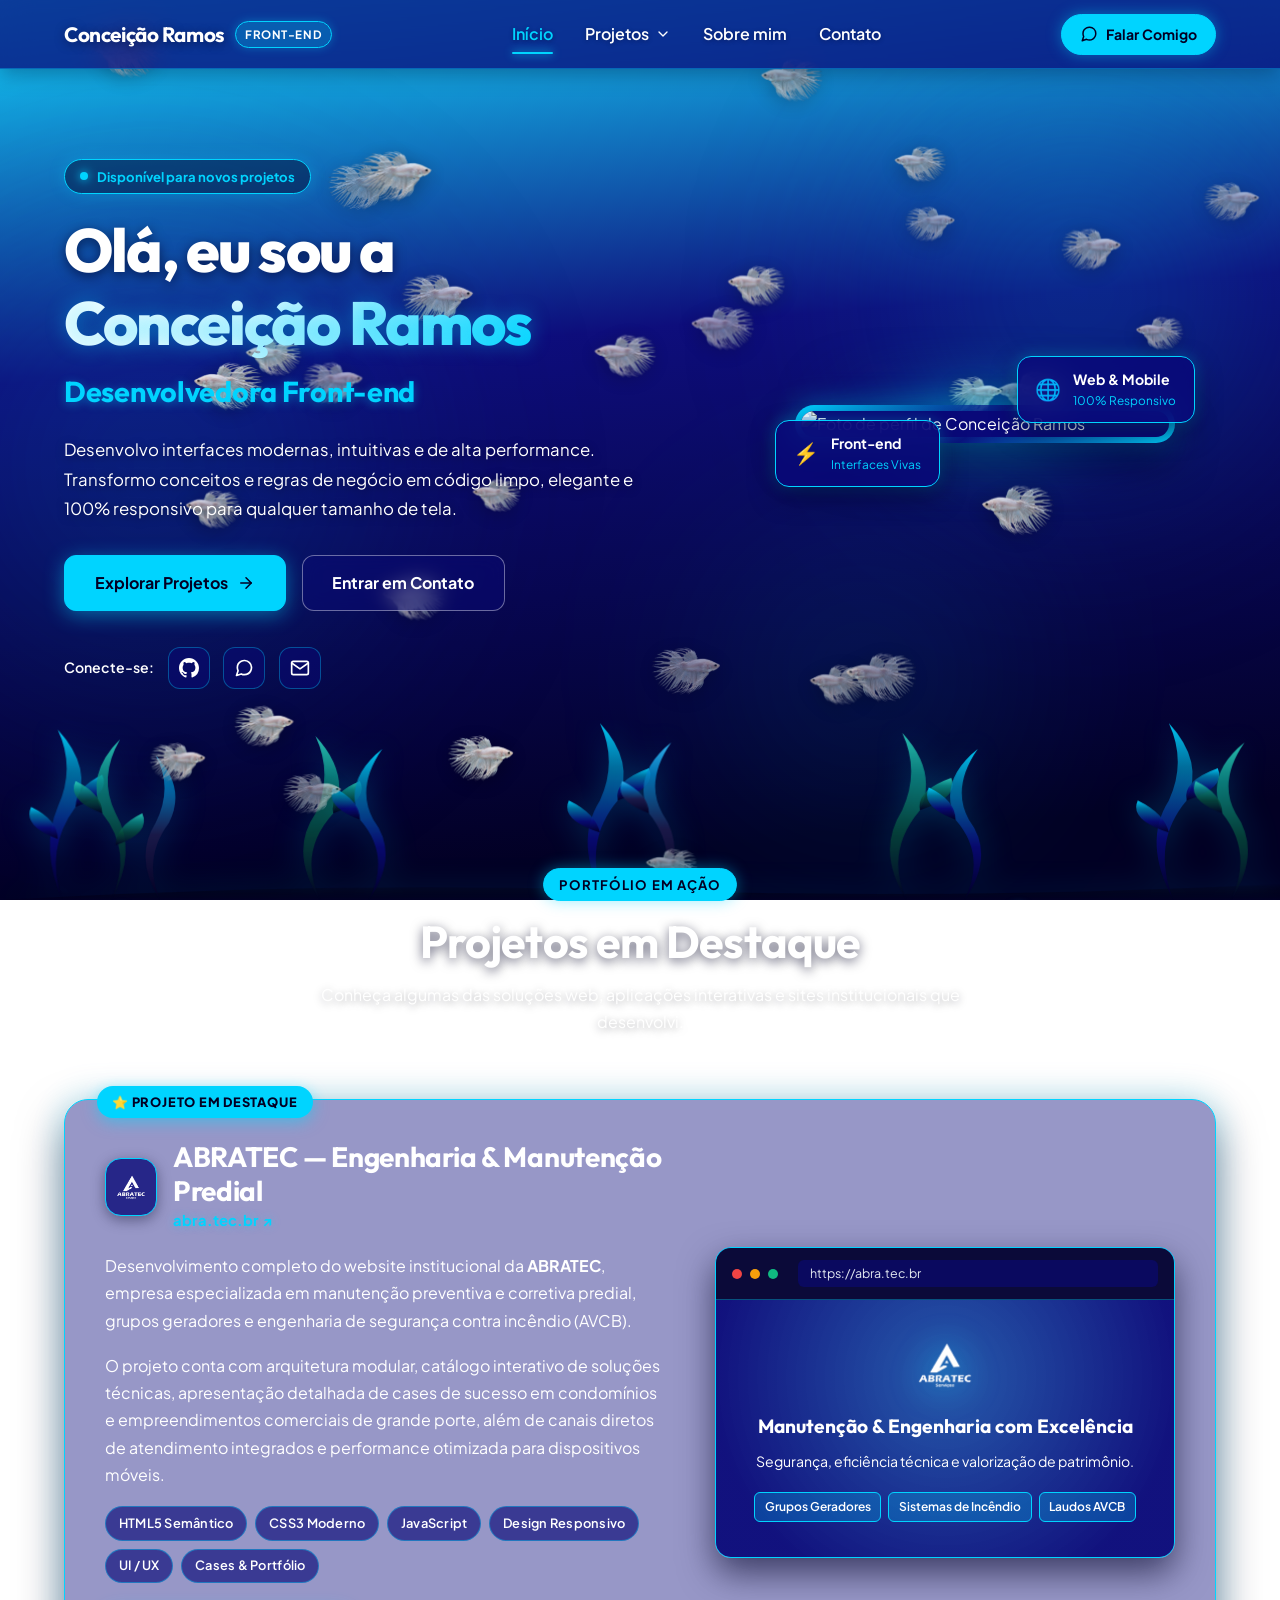
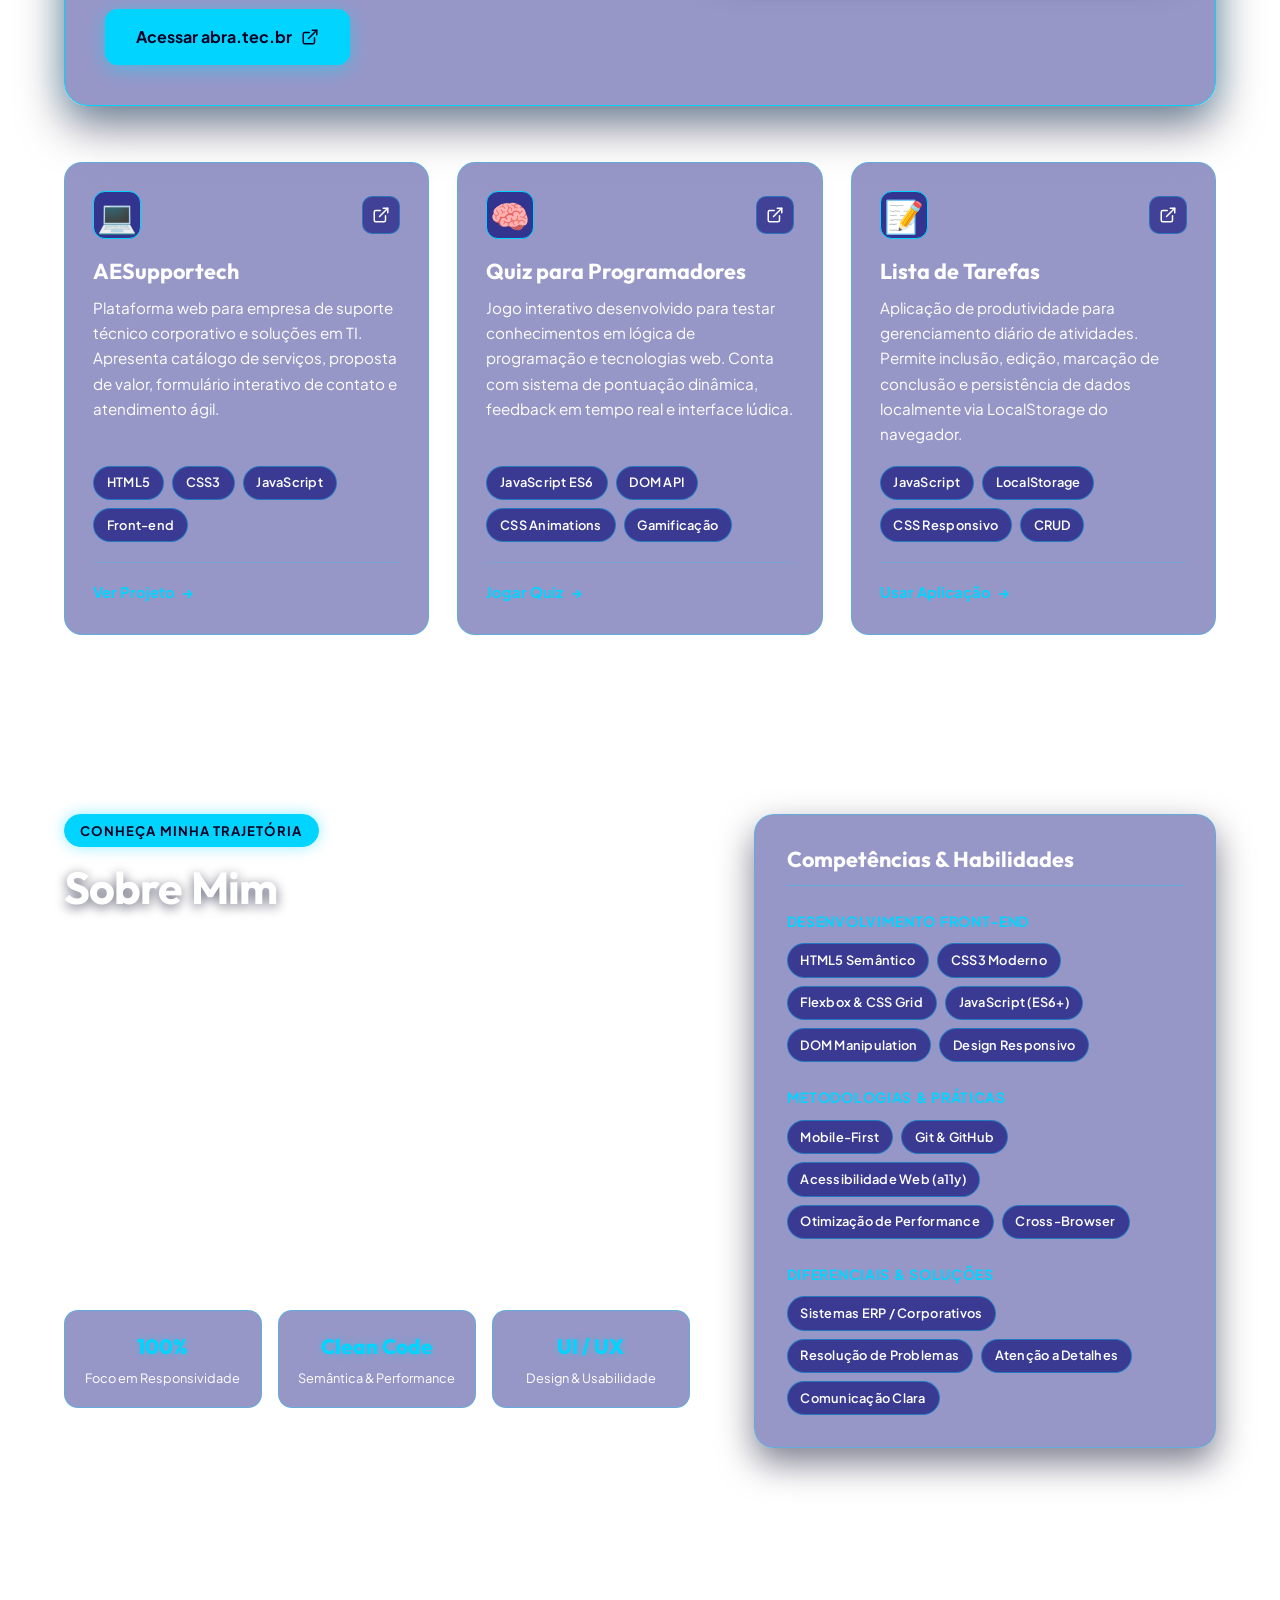
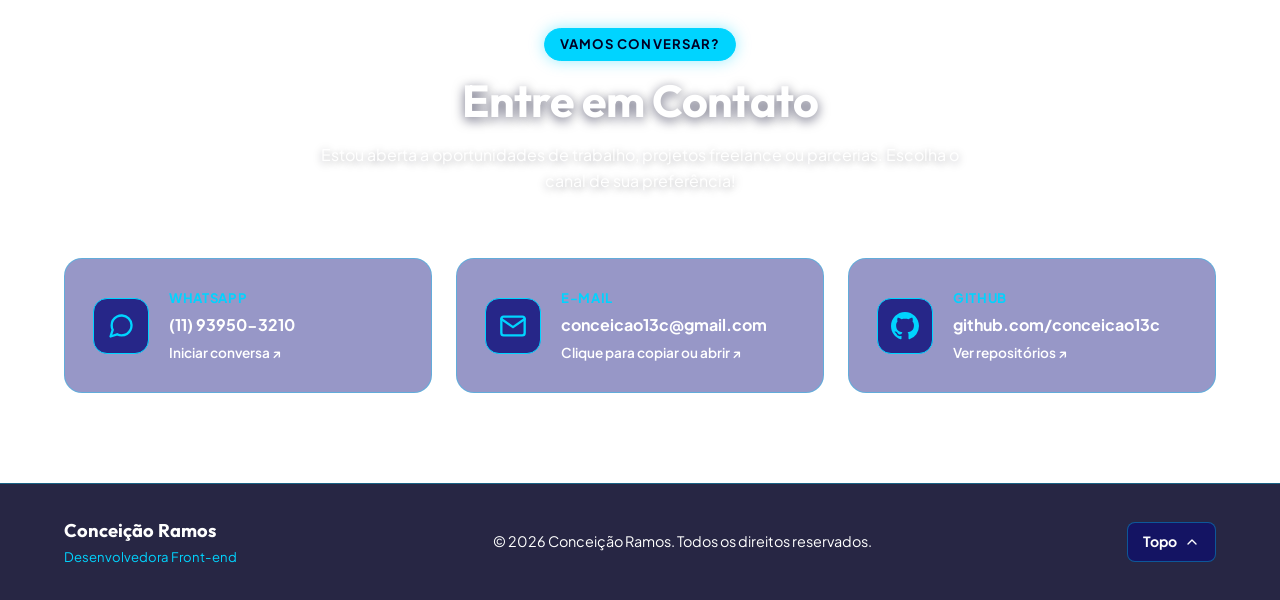
==== commit a4b42147: "Add files via upload" ====
--- a/index.html
+++ b/index.html
@@ -271,7 +271,7 @@
                                 <path d="M12 0C5.37 0 0 5.37 0 12c0 5.31 3.435 9.795 8.205 11.385.6.105.825-.255.825-.57 0-.285-.015-1.23-.015-2.235-3.015.555-3.795-.735-4.035-1.41-.135-.345-.72-1.41-1.23-1.695-.42-.225-1.02-.78-.015-.795.945-.015 1.62.87 1.845 1.23 1.08 1.815 2.805 1.305 3.495.99.105-.78.42-1.305.765-1.605-2.67-.3-5.46-1.335-5.46-5.925 0-1.305.465-2.385 1.23-3.225-.12-.3-.54-1.53.12-3.18 0 0 1.005-.315 3.3 1.23.96-.27 1.98-.405 3-.405s2.04.135 3 .405c2.295-1.56 3.3-1.23 3.3-1.23.66 1.65.24 2.88.12 3.18.765.84 1.23 1.905 1.23 3.225 0 4.605-2.805 5.625-5.475 5.925.435.375.81 1.095.81 2.22 0 1.605-.015 2.895-.015 3.3 0 .315.225.69.825.57A12.02 12.02 0 0 0 24 12c0-6.63-5.37-12-12-12z"/>
                             </svg>
                         </a>
-                        <a href="https://wa.me/5511939503210" target="_blank" rel="noopener noreferrer" class="social-icon" aria-label="Conversar no WhatsApp">
+                        <a href="https://wa.me/5511975384772" target="_blank" rel="noopener noreferrer" class="social-icon" aria-label="Conversar no WhatsApp">
                             <svg viewBox="0 0 24 24" width="20" height="20" fill="none" stroke="currentColor" stroke-width="2" stroke-linecap="round" stroke-linejoin="round">
                                 <path d="M21 11.5a8.38 8.38 0 0 1-.9 3.8 8.5 8.5 0 0 1-7.6 4.7 8.38 8.38 0 0 1-3.8-.9L3 21l1.9-5.7a8.38 8.38 0 0 1-.9-3.8 8.5 8.5 0 0 1 4.7-7.6 8.38 8.38 0 0 1 3.8-.9h.5a8.48 8.48 0 0 1 8 8v.5z"></path>
                             </svg>
@@ -586,7 +586,7 @@
 
                 <div class="contact-cards-grid">
                     <!-- WhatsApp Card -->
-                    <a href="https://wa.me/5511939503210" target="_blank" rel="noopener noreferrer" class="contact-card whatsapp">
+                    <a href="https://wa.me/5511975384772" target="_blank" rel="noopener noreferrer" class="contact-card whatsapp">
                         <div class="contact-icon">
                             <svg viewBox="0 0 24 24" width="28" height="28" fill="none" stroke="currentColor" stroke-width="2" stroke-linecap="round" stroke-linejoin="round">
                                 <path d="M21 11.5a8.38 8.38 0 0 1-.9 3.8 8.5 8.5 0 0 1-7.6 4.7 8.38 8.38 0 0 1-3.8-.9L3 21l1.9-5.7a8.38 8.38 0 0 1-.9-3.8 8.5 8.5 0 0 1 4.7-7.6 8.38 8.38 0 0 1 3.8-.9h.5a8.48 8.48 0 0 1 8 8v.5z"></path>
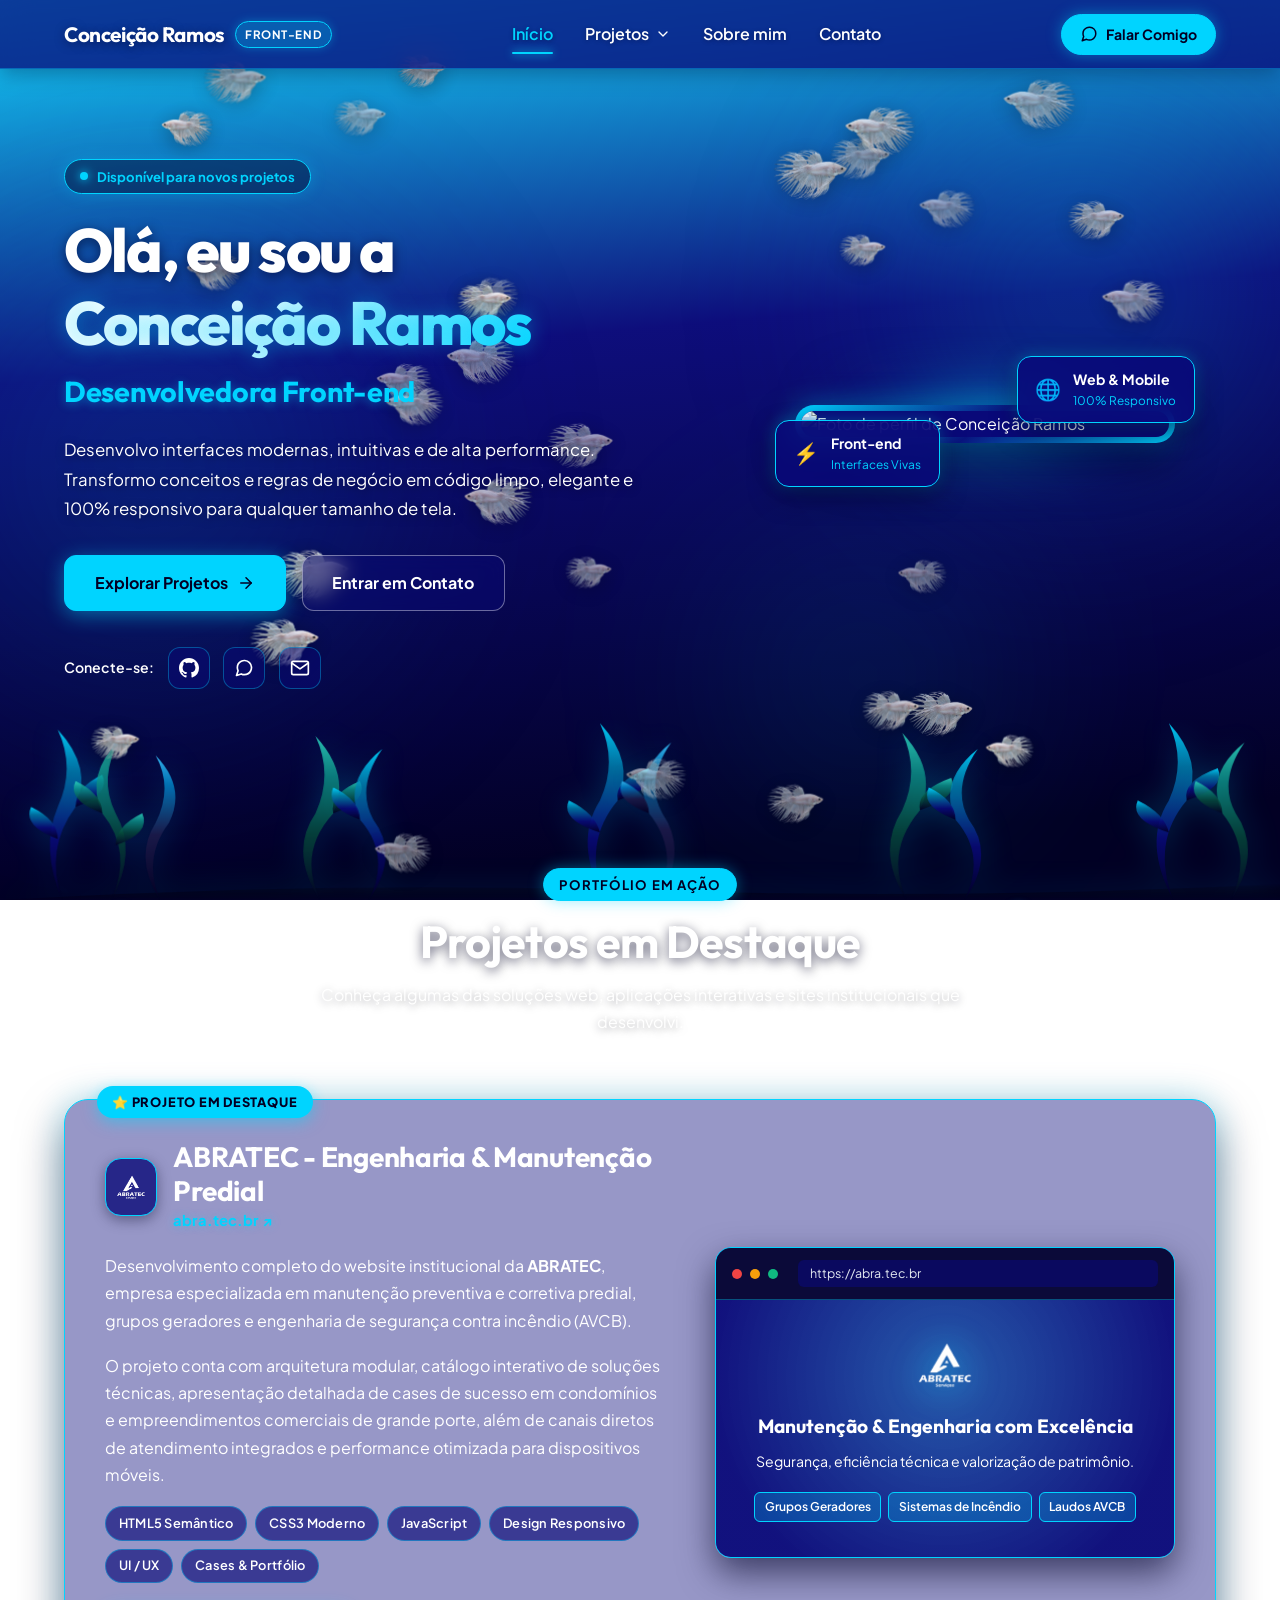
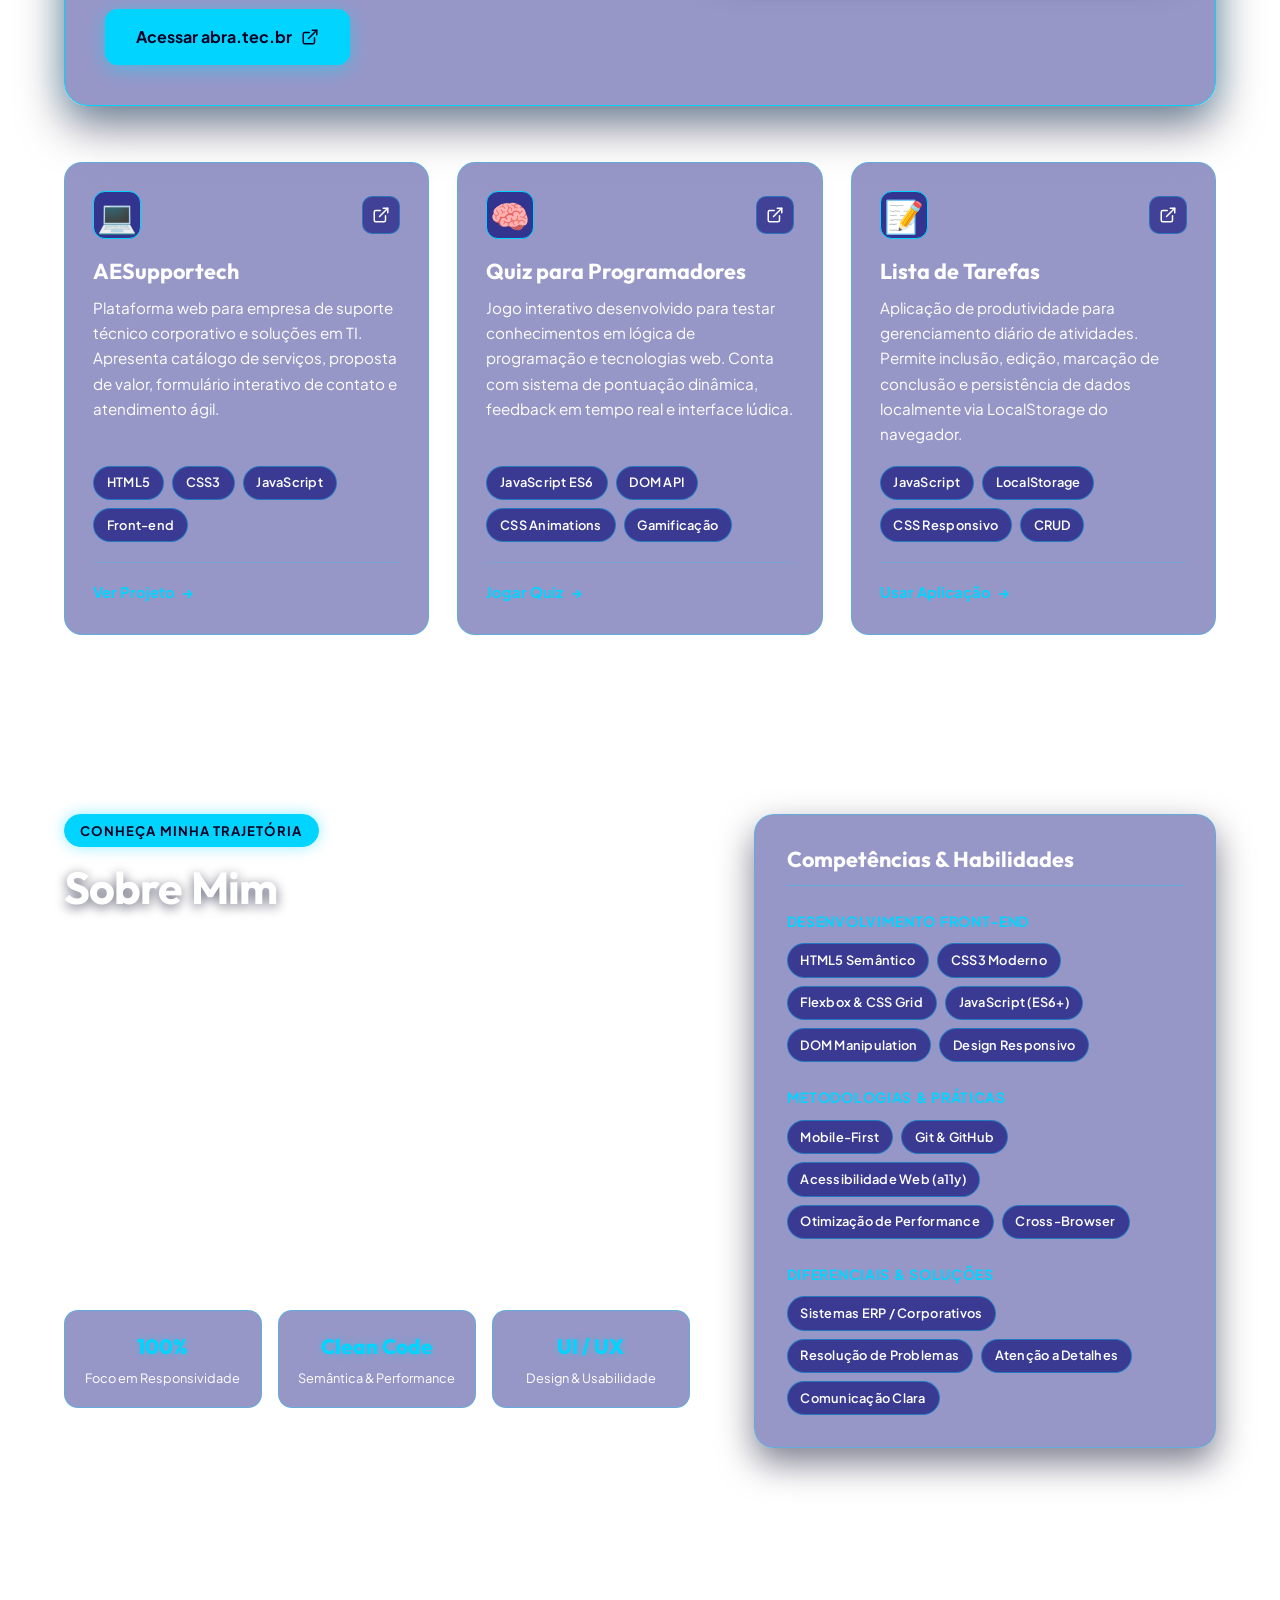
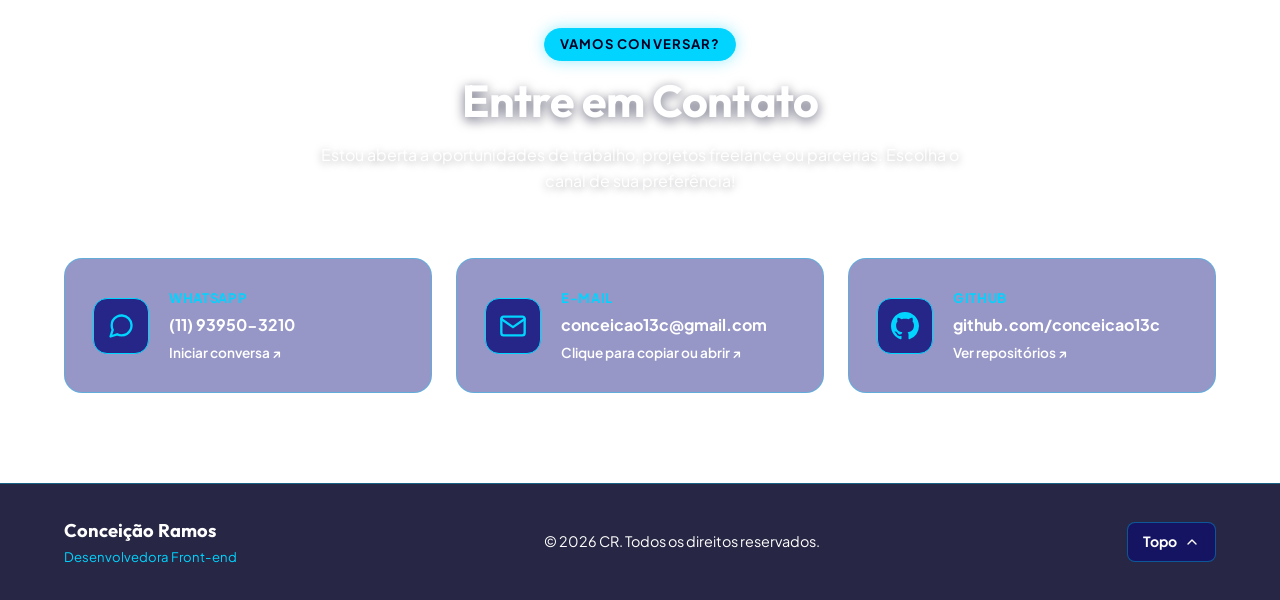
==== commit befb5f9b: "Add files via upload" ====
--- a/index.html
+++ b/index.html
@@ -182,7 +182,7 @@
 
             <!-- Botão CTA rápido no header -->
             <div class="header-actions">
-                <a href="https://wa.me/551195384772" target="_blank" rel="noopener noreferrer" class="btn-header">
+                <a href="https://wa.me/5511975384772" target="_blank" rel="noopener noreferrer" class="btn-header">
                     <svg viewBox="0 0 24 24" width="18" height="18" fill="none" stroke="currentColor" stroke-width="2" stroke-linecap="round" stroke-linejoin="round">
                         <path d="M21 11.5a8.38 8.38 0 0 1-.9 3.8 8.5 8.5 0 0 1-7.6 4.7 8.38 8.38 0 0 1-3.8-.9L3 21l1.9-5.7a8.38 8.38 0 0 1-.9-3.8 8.5 8.5 0 0 1 4.7-7.6 8.38 8.38 0 0 1 3.8-.9h.5a8.48 8.48 0 0 1 8 8v.5z"></path>
                     </svg>
@@ -339,7 +339,7 @@
                                     <img src="img/abratec.png" alt="Logo ABRATEC" class="abratec-logo">
                                 </div>
                                 <div>
-                                    <h3 class="featured-title">ABRATEC — Engenharia & Manutenção Predial</h3>
+                                    <h3 class="featured-title">ABRATEC - Engenharia & Manutenção Predial</h3>
                                     <a href="https://abra.tec.br" target="_blank" rel="noopener noreferrer" class="project-domain-link">
                                         abra.tec.br ↗
                                     </a>
@@ -641,7 +641,7 @@
             </div>
 
             <div class="footer-center">
-                <p>© 2026 Conceição Ramos. Todos os direitos reservados.</p>
+                <p>© 2026 CR. Todos os direitos reservados.</p>
             </div>
 
             <div class="footer-right">
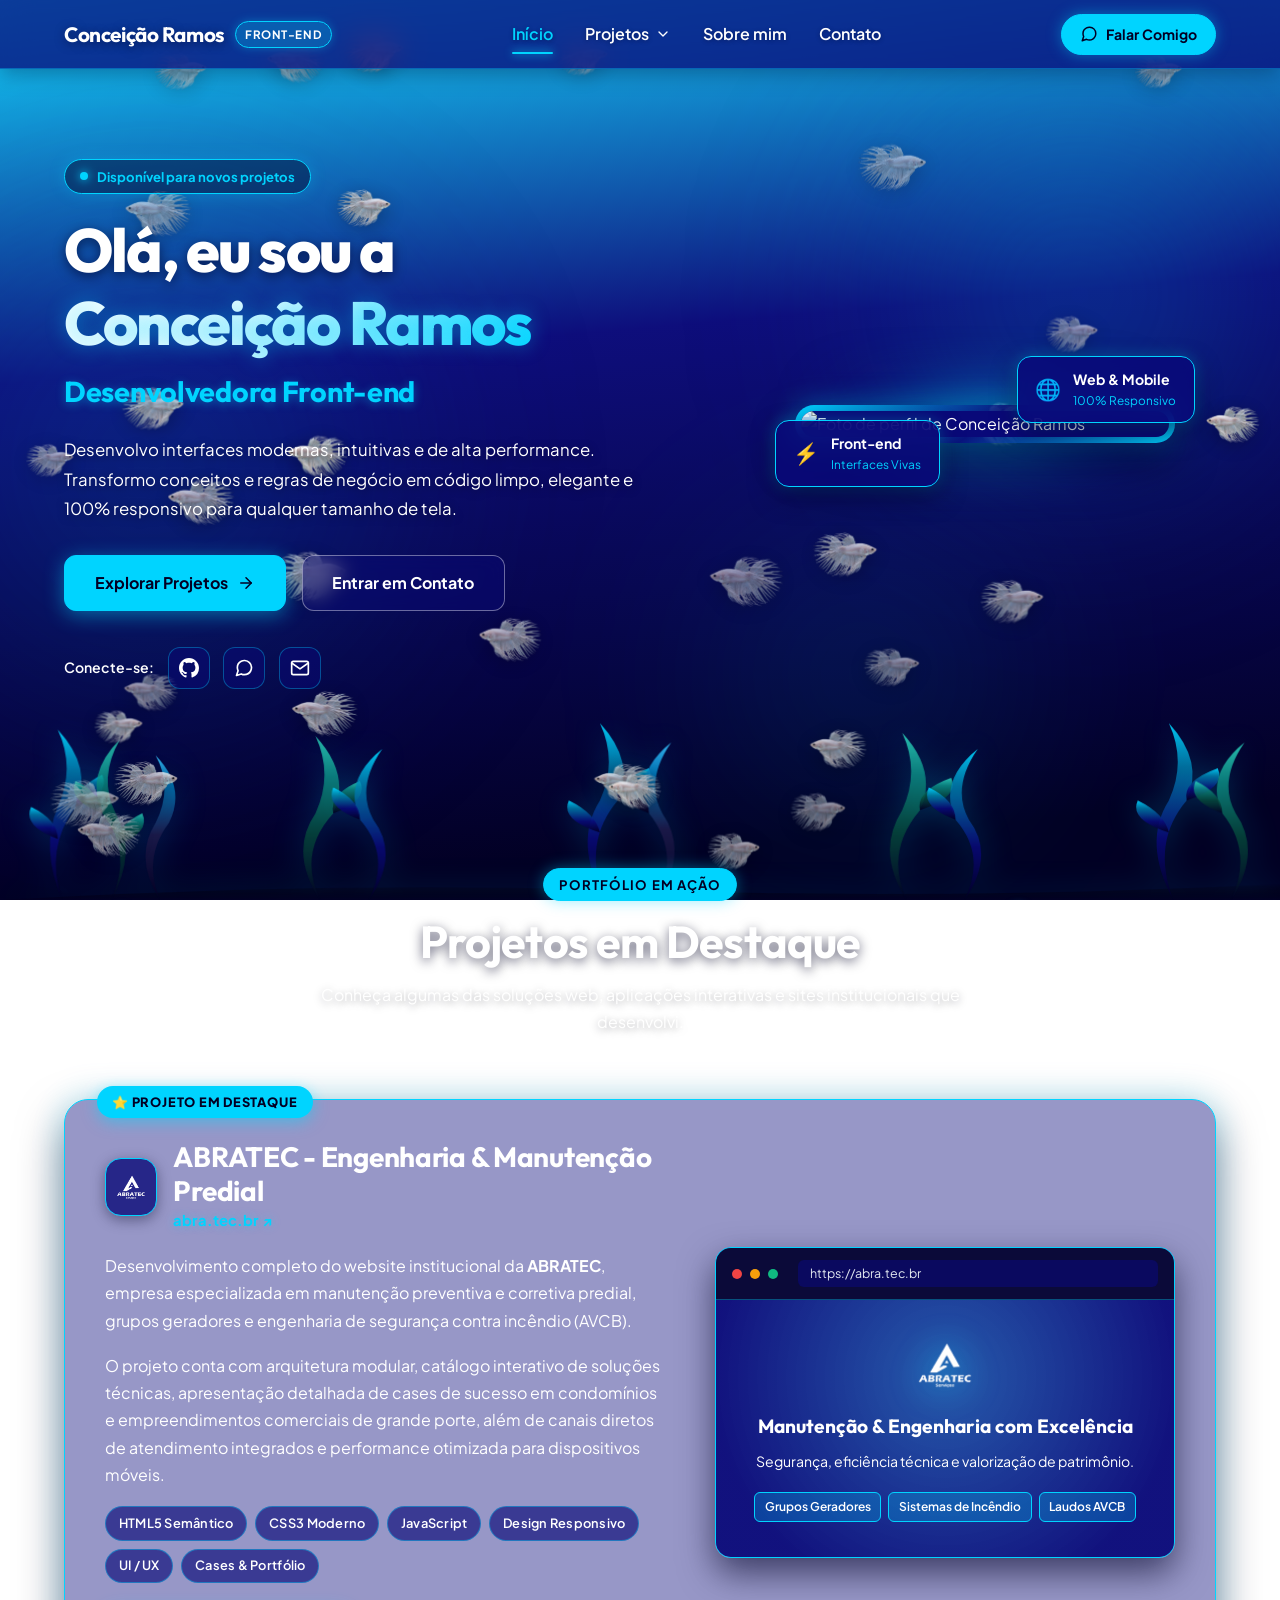
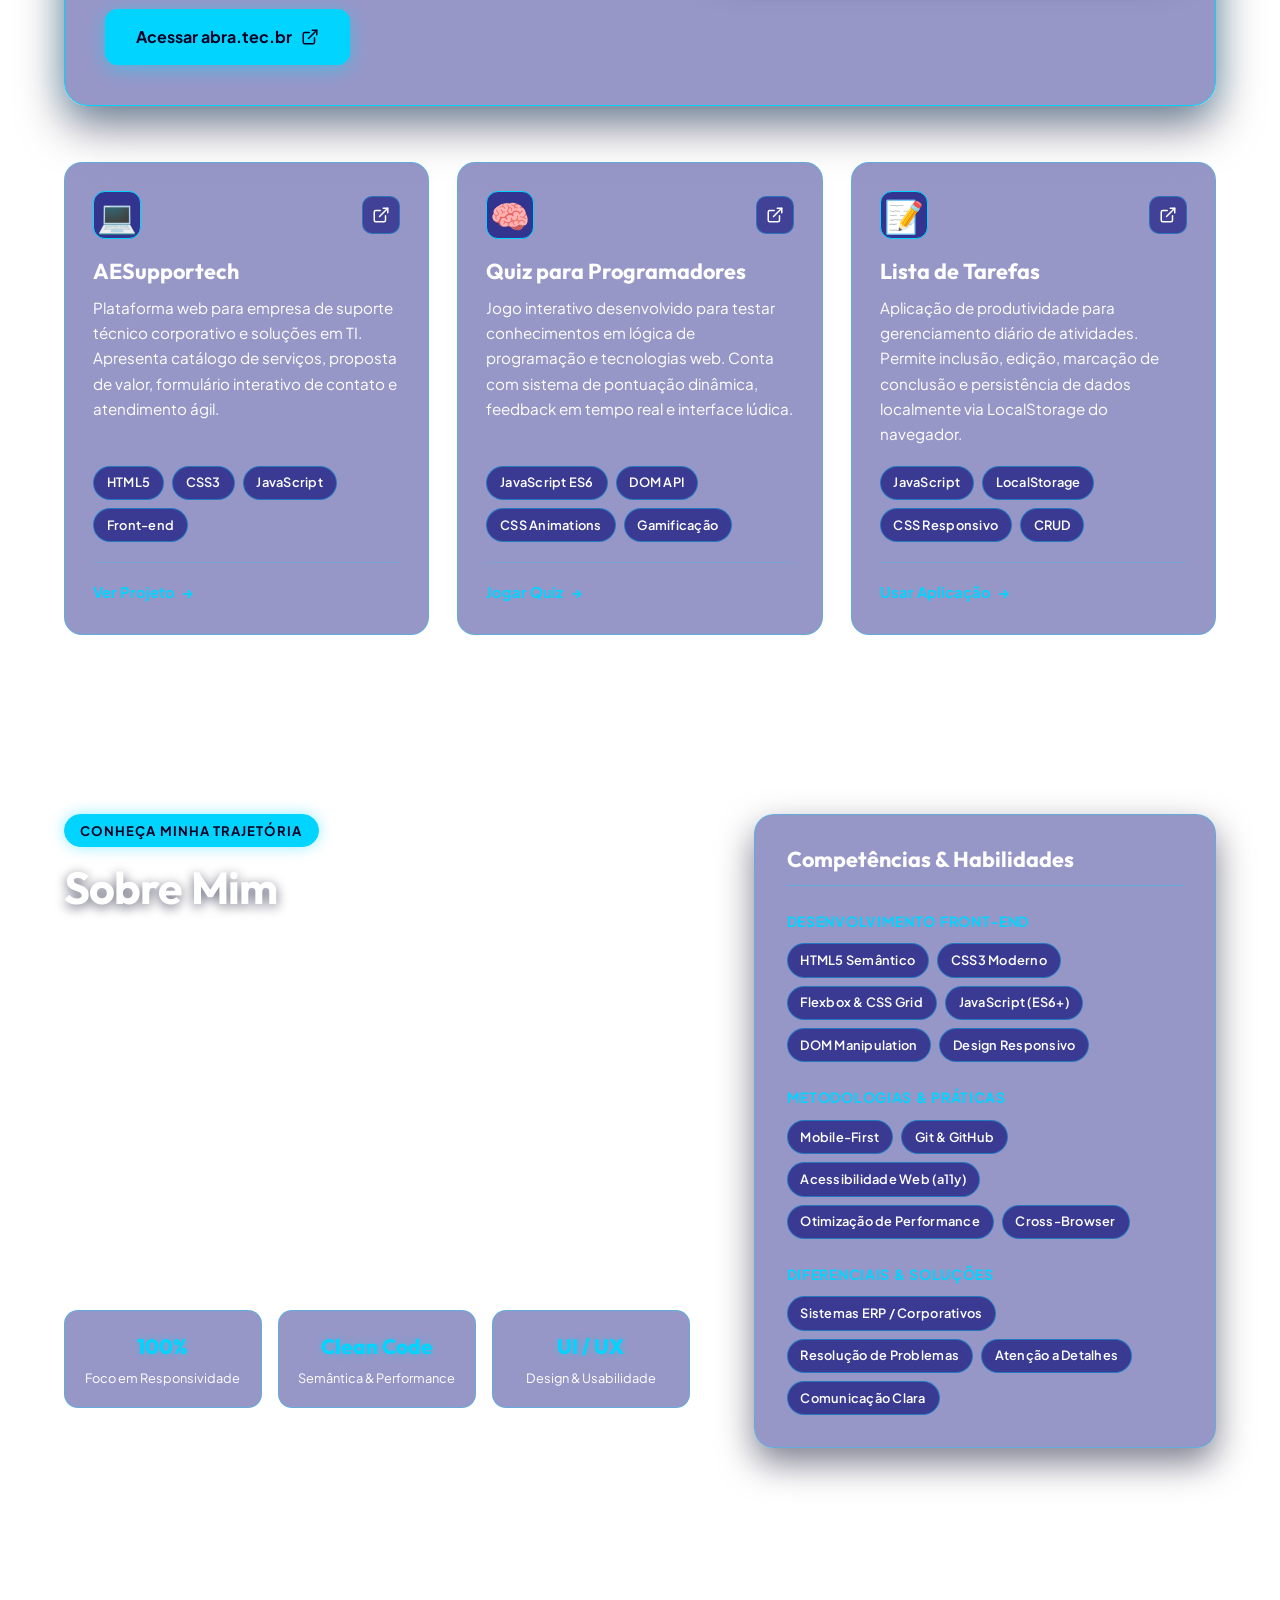
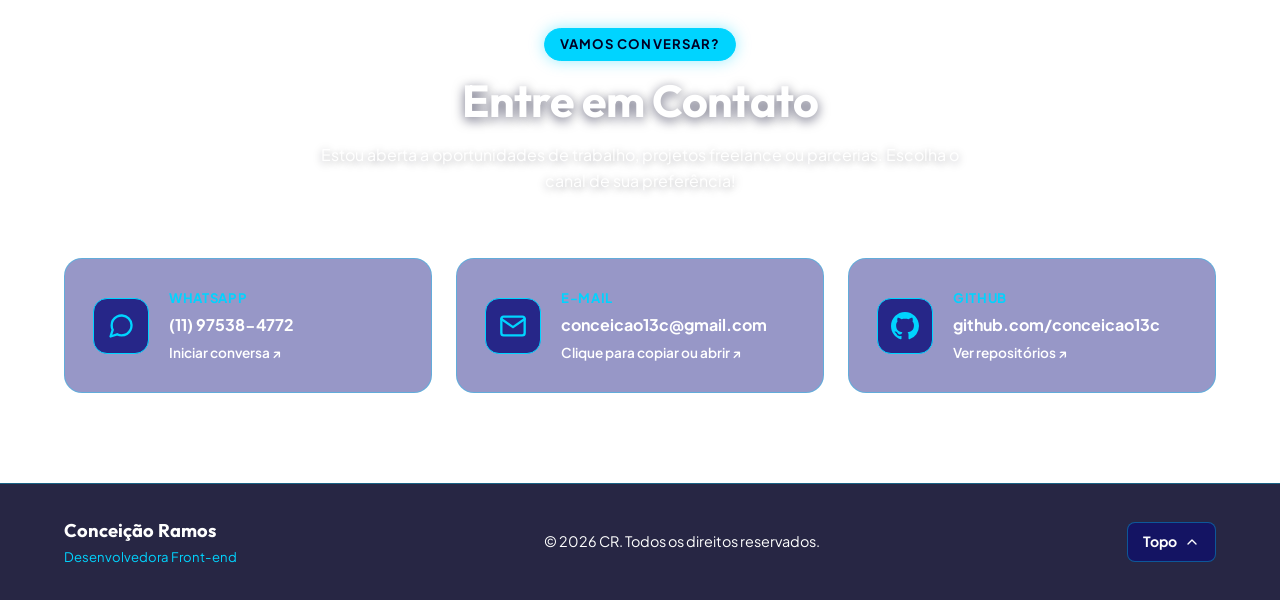
==== commit a908b448: "Add files via upload" ====
--- a/index.html
+++ b/index.html
@@ -594,7 +594,7 @@
                         </div>
                         <div class="contact-info">
                             <span class="contact-title">WhatsApp</span>
-                            <span class="contact-value">(11) 93950-3210</span>
+                            <span class="contact-value">(11) 97538-4772</span>
                             <span class="contact-action">Iniciar conversa ↗</span>
                         </div>
                     </a>
